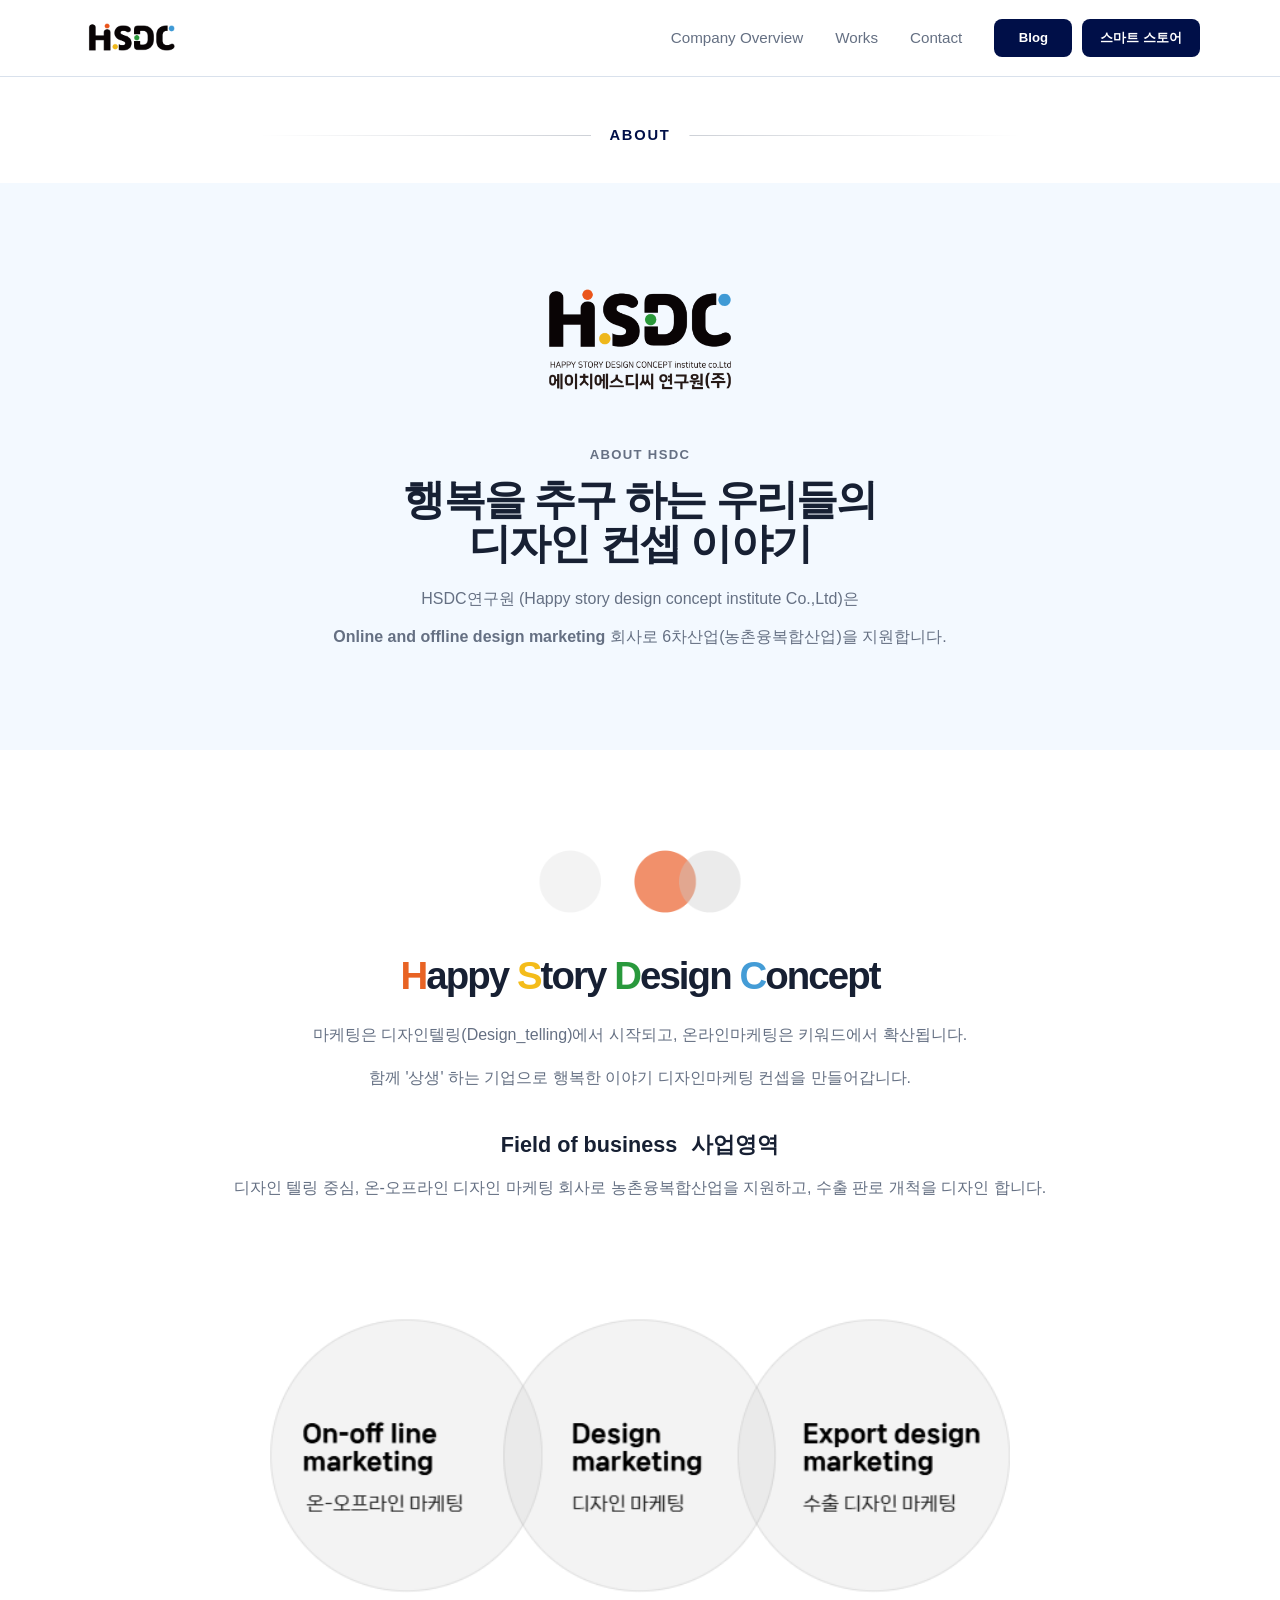
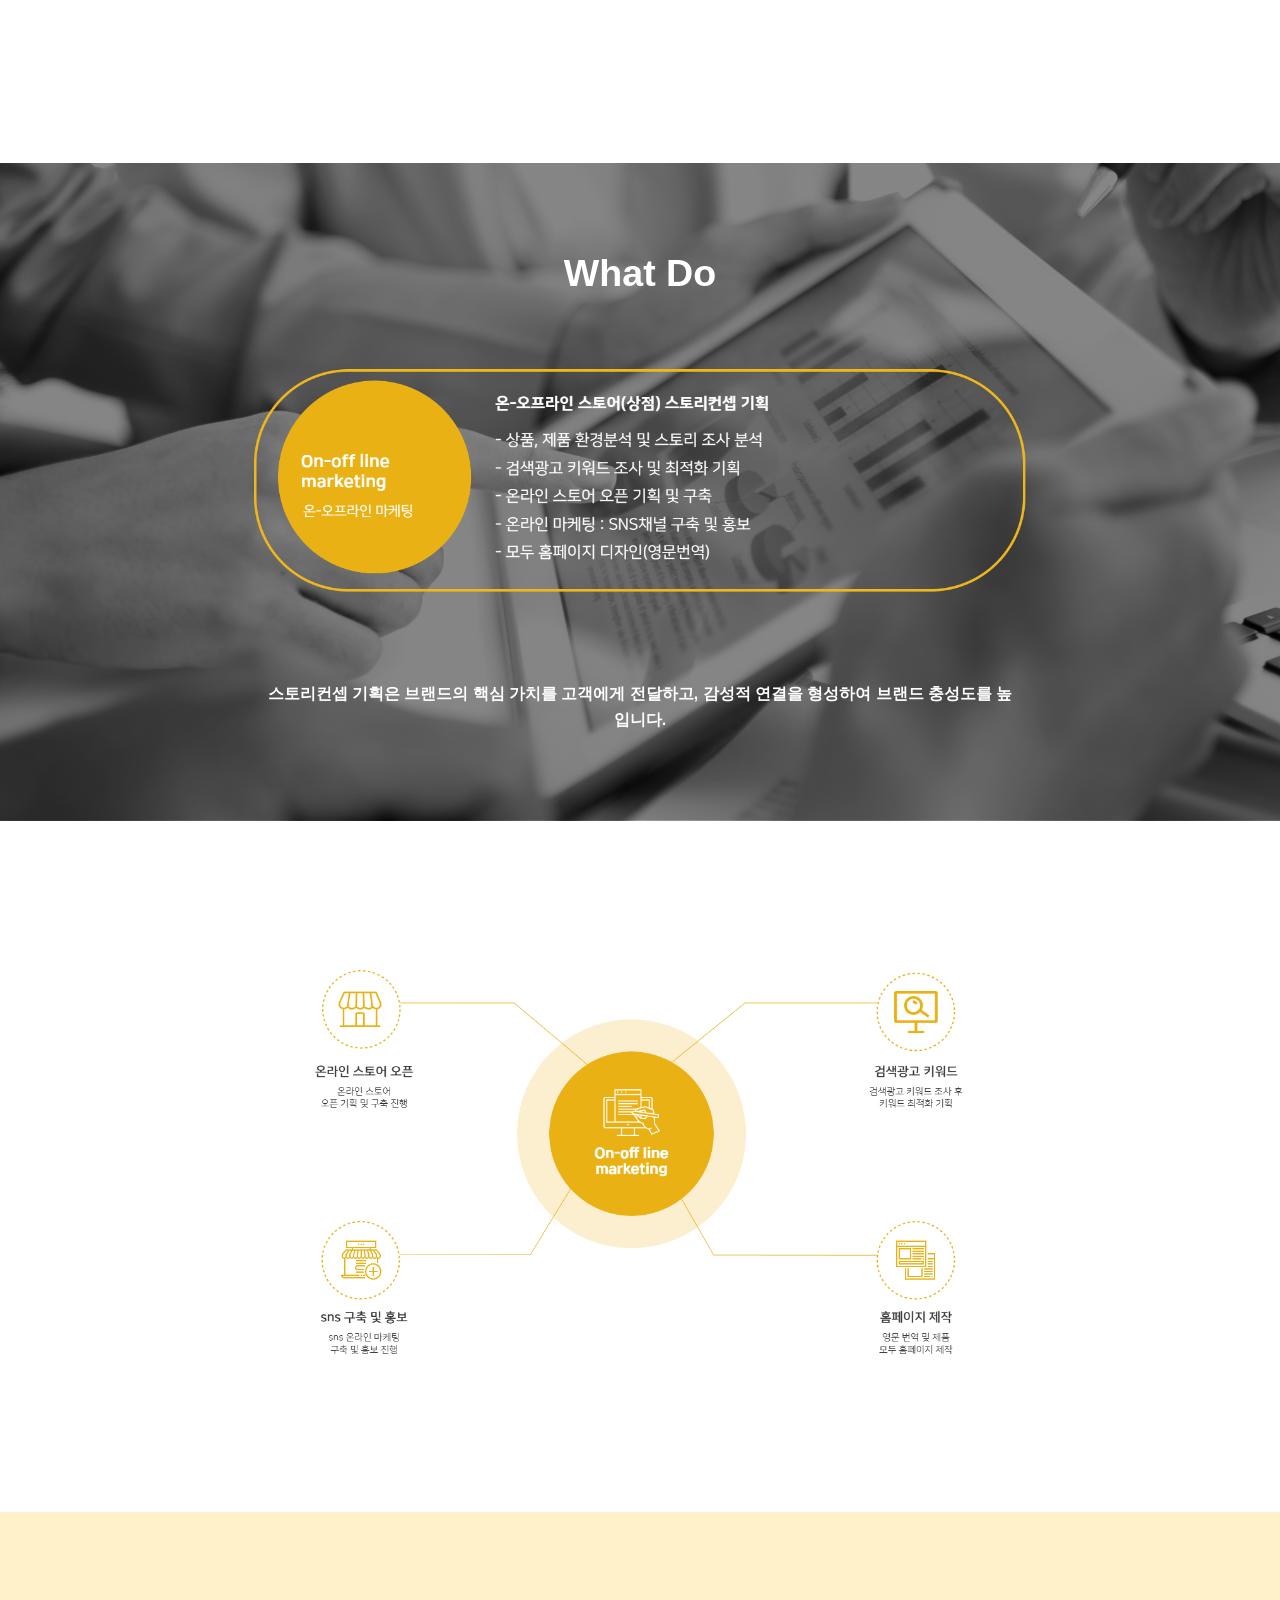
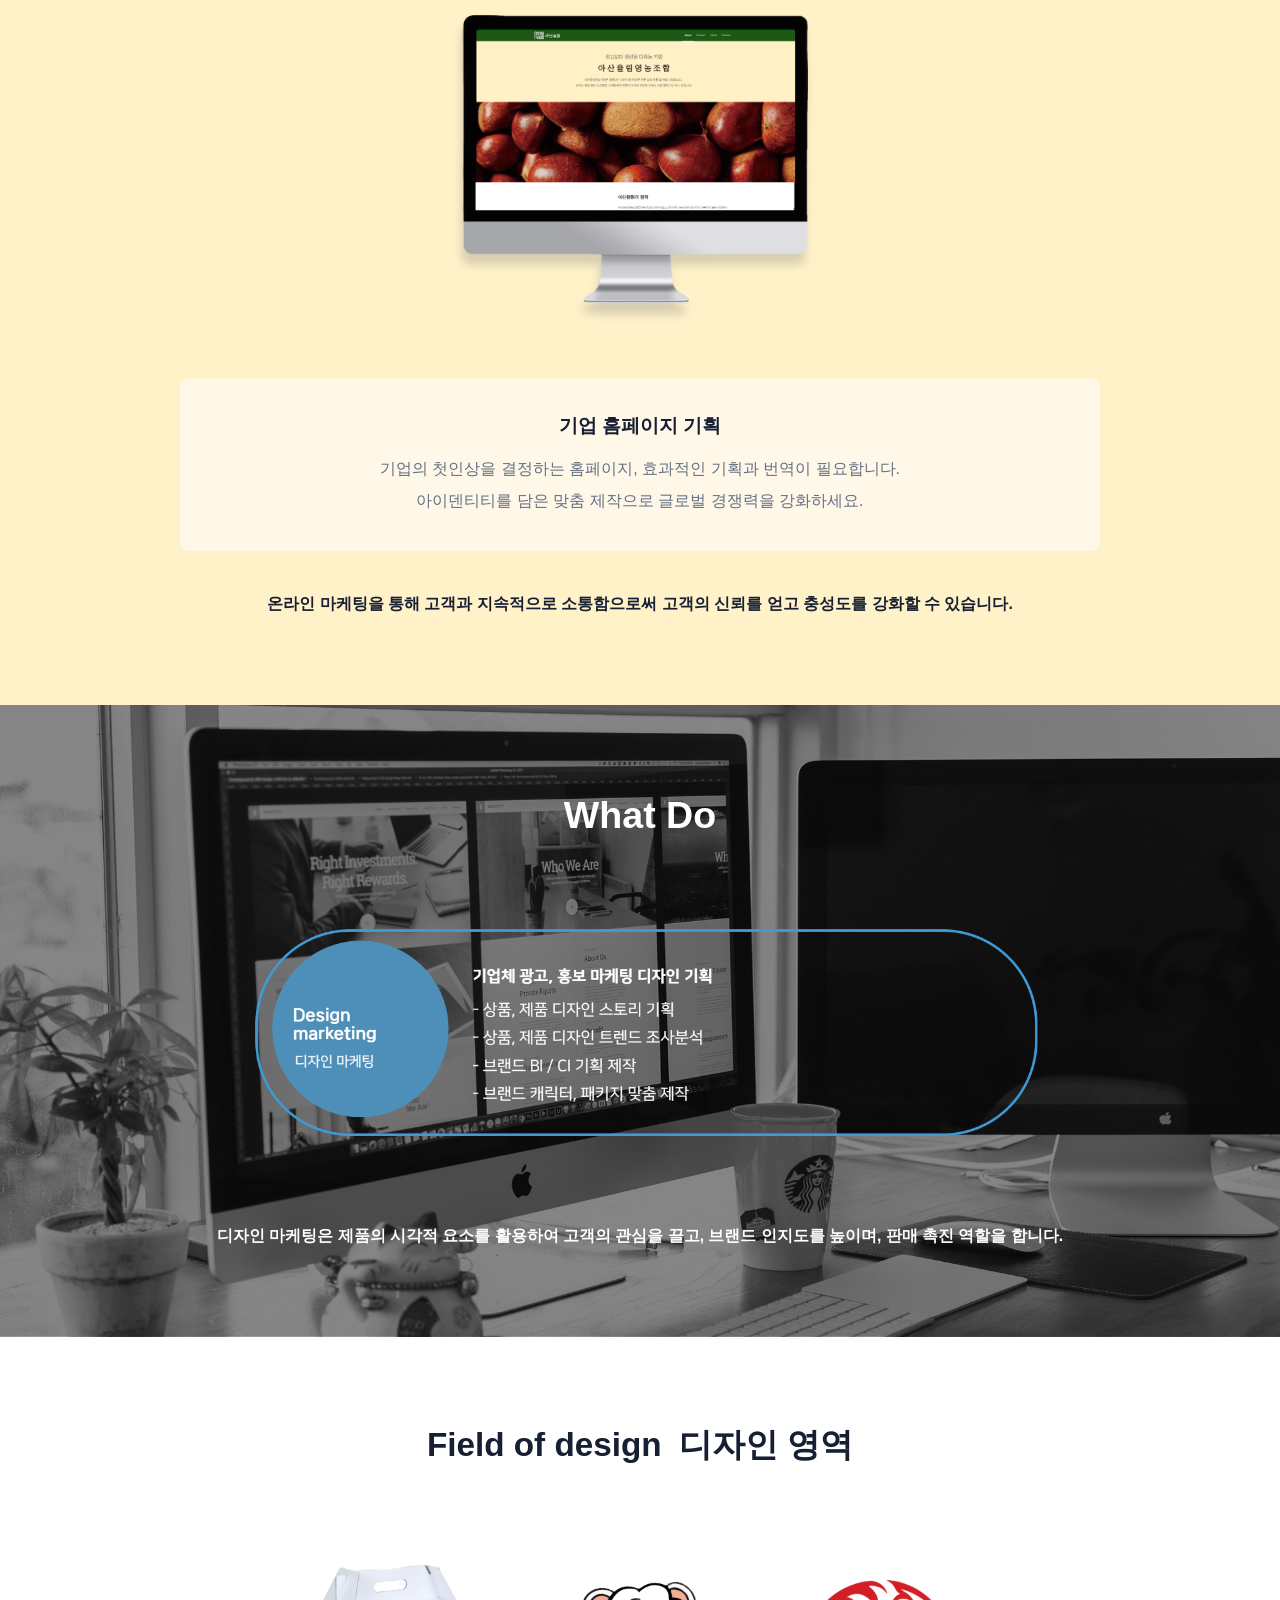
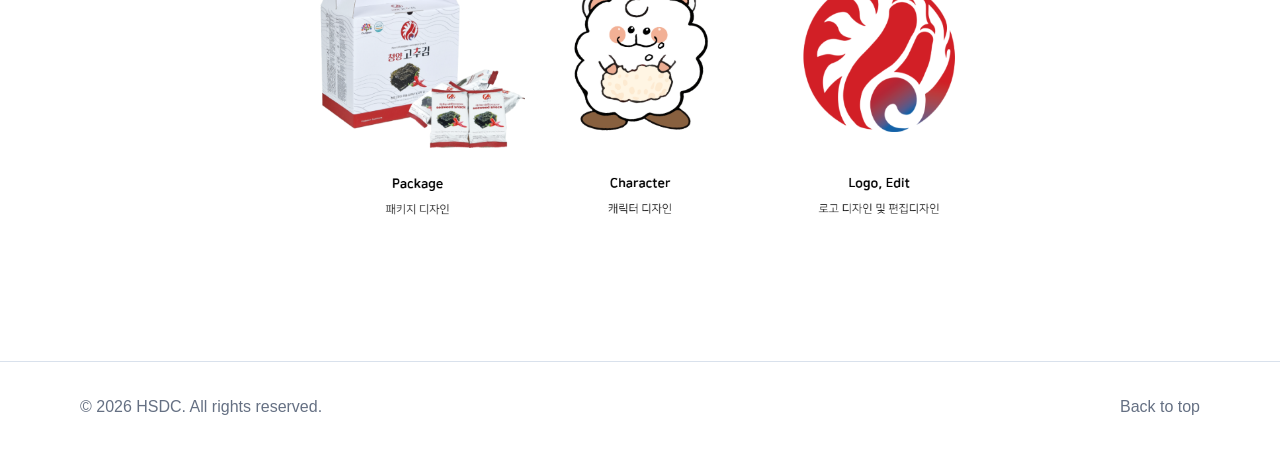
==== about/index.html @ 6ebecc49 "진행중 저장" ====
<!DOCTYPE html>
<html lang="ko">
<head>
  <meta charset="UTF-8" />
  <meta name="viewport" content="width=device-width, initial-scale=1.0" />

  <title>Company Overview | HSDC</title>
  <meta name="description" content="HSDC 회사 소개 페이지입니다." />

  <link rel="stylesheet" href="../css/style.css" />
  <script src="../js/main.js" defer></script>
</head>

<body>
  <header class="site-header">
    <div class="container header-inner">
      <a class="logo" href="../index.html" aria-label="HSDC home">
        <img src="../images/HSDC.png" alt="HSDC" />
      </a>

      <nav class="site-nav" aria-label="Main navigation">
        <div class="nav-links">
          <a href="./">Company Overview</a>
          <a href="../works/">Works</a>
          <a href="../contact/">Contact</a>
        </div>

        <div class="nav-actions">
          <a
            class="nav-cta"
            href="https://blog.naver.com/prologue/PrologueList.naver?blogId=hsdc2023&parentCategoryNo=1"
            target="_blank"
            rel="noopener noreferrer"
          >
            Blog
          </a>
          <a
            class="nav-cta"
            href="https://외부쇼핑몰주소.com"
            target="_blank"
            rel="noopener noreferrer"
          >
            스마트 스토어
          </a>
        </div>
      </nav>
    </div>
  </header>

  <main>
    <div class="page-title-line">
      <span>ABOUT</span>
    </div>

    <section class="section about-page-intro">
      <div class="container about-page-intro-inner">
        <div class="about-logo-wrap">
          <img class="about-logo" src="../images/로고.png" alt="HSDC 연구원 로고" />
        </div>

        <div class="about-copy">
          <p class="section-label">About HSDC</p>
          <h1>행복을 추구 하는 우리들의<br />디자인 컨셉 이야기</h1>
          <p>
            HSDC연구원 (Happy story design concept institute Co.,Ltd)은
          </p>
          <p>
            <strong>Online and offline design marketing</strong> 회사로
            6차산업(농촌융복합산업)을 지원합니다.
          </p>
        </div>
      </div>
    </section>

    <section class="section about-page-detail">
      <div class="container about-detail">
        <img class="about-decoration" src="../images/장식1.png" alt="" />

        <h2 class="about-concept-title">
          <span class="letter-h">H</span>appy
          <span class="letter-s">S</span>tory
          <span class="letter-d">D</span>esign
          <span class="letter-c">C</span>oncept
        </h2>

        <p>
          마케팅은 디자인텔링(Design_telling)에서 시작되고, 온라인마케팅은 키워드에서 확산됩니다.
        </p>
        <p>
          함께 '상생' 하는 기업으로 행복한 이야기 디자인마케팅 컨셉을 만들어갑니다.
        </p>

        <p class="business-heading">
          Field of business <span>사업영역</span>
        </p>
        <p>
          디자인 텔링 중심, 온-오프라인 디자인 마케팅 회사로 농촌융복합산업을 지원하고,
          수출 판로 개척을 디자인 합니다.
        </p>

        <img class="business-image" src="../images/사업영역.png" alt="HSDC 사업영역" />
      </div>
    </section>

    <section class="section about-whatdo-section">
      <div class="container about-whatdo-inner">
        <h2>What Do</h2>
        <img src="../images/WHAT DO 1.png" alt="On-off line marketing" />
        <p>
          스토리컨셉 기획은 브랜드의 핵심 가치를 고객에게 전달하고, 감성적 연결을 형성하여 브랜드 충성도를 높입니다.
        </p>
      </div>
    </section>

    <section class="section about-whatdo-image-section">
      <div class="container">
        <img src="../images/WHAT DO 4.png" alt="Design marketing" />
      </div>
    </section>

    <section class="section about-homepage-section">
      <div class="container about-homepage-inner">
        <img src="../images/WHAT DO 8.png" alt="기업 홈페이지 예시" />

        <div class="about-homepage-copy">
          <h2>기업 홈페이지 기획</h2>
          <p>
            기업의 첫인상을 결정하는 홈페이지, 효과적인 기획과 번역이 필요합니다.
          </p>
          <p>
            아이덴티티를 담은 맞춤 제작으로 글로벌 경쟁력을 강화하세요.
          </p>
        </div>

        <p class="about-homepage-note">
          온라인 마케팅을 통해 고객과 지속적으로 소통함으로써 고객의 신뢰를 얻고 충성도를 강화할 수 있습니다.
        </p>
      </div>
    </section>

    <section class="section about-whatdo-section about-whatdo-design-section">
      <div class="container about-whatdo-inner">
        <h2>What Do</h2>
        <img src="../images/WHAT DO 2.png" alt="Design marketing" />
        <p>
          디자인 마케팅은 제품의 시각적 요소를 활용하여 고객의 관심을 끌고, 브랜드 인지도를 높이며, 판매 촉진 역할을 합니다.
        </p>
      </div>
    </section>

    <section class="section about-design-field-section">
      <div class="container about-design-field-inner">
        <h2>Field of design <span>디자인 영역</span></h2>
        <img src="../images/WHAT DO 5.png" alt="디자인 영역" />
      </div>
    </section>
  </main>

  <footer class="site-footer">
    <div class="container footer-inner">
      <p>&copy; 2026 HSDC. All rights reserved.</p>
      <a href="../index.html">Back to top</a>
    </div>
  </footer>
</body>
</html>
---- css/style.css ----
:root {
  --color-bg: #ffffff;
  --color-bg-soft: #f5f7fb;
  --color-text: #172033;
  --color-muted: #657083;
  --color-border: #d9e1ec;
  --color-primary: #000f48;
  --color-h: #e86324;
  --color-s: #f4bc1a;
  --color-d: #29993c;
  --color-c: #449cd6;

  --container-width: 1120px;
  --button-radius: 8px;
}

* {
  box-sizing: border-box;
}

html {
  scroll-behavior: smooth;
}

body {
  margin: 0;
  color: var(--color-text);
  background: var(--color-bg);
  font-family: Arial, "Noto Sans KR", sans-serif;
  line-height: 1.65;
}

img {
  display: block;
  max-width: 100%;
}

a {
  color: inherit;
  text-decoration: none;
}

p,
h1,
h2,
h3 {
  margin-top: 0;
}

.container {
  width: min(100% - 32px, var(--container-width));
  margin: 0 auto;
}

/* Header */

.site-header {
  position: sticky;
  top: 0;
  z-index: 50;
  background: rgba(255, 255, 255, 0.92);
  border-bottom: 1px solid var(--color-border);
  backdrop-filter: blur(14px);
}

.header-inner {
  min-height: 76px;
  display: flex;
  align-items: center;
  justify-content: space-between;
  gap: 24px;
}

.logo {
  display: inline-flex;
  align-items: center;
  flex: 0 0 auto;
}

.logo img {
  width: auto;
  height: 42px;
}

.site-nav {
  display: flex;
  align-items: center;
  gap: 32px;
  font-size: 0.95rem;
  color: var(--color-muted);
}

.nav-links,
.nav-actions {
  display: flex;
  align-items: center;
}

.nav-links {
  gap: 32px;
}

.nav-actions {
  gap: 10px;
}

.site-nav a:hover {
  color: var(--color-text);
}

.nav-cta,
.feature-more-button {
  display: inline-flex;
  align-items: center;
  justify-content: center;
  min-width: 78px;
  min-height: 38px;
  padding: 0 18px;
  border-radius: var(--button-radius);
  font-size: 0.82rem;
  font-weight: 900;
}

/* Hero */

.hero {
  display: flex;
  align-items: flex-end;
  min-height: 520px;
  padding: 128px 0 30px;
  background-image: url("../images/배경1.png");
  background-position: center;
  background-repeat: no-repeat;
  background-size: cover;
}

.section-label {
  margin-bottom: 12px;
  color: var(--color-primary);
  font-size: 0.82rem;
  font-weight: 800;
  letter-spacing: 0.1em;
  text-transform: uppercase;
}

h1 {
  max-width: 720px;
  margin-bottom: 24px;
  font-size: clamp(1.65rem, 3.3vw, 3.2rem);
  line-height: 1.04;
  letter-spacing: -0.07em;
}

.hero-title {
  width: max-content;
  max-width: min(100%, 940px);
  margin-bottom: 0;
}

.hero-phrase {
  display: flex;
  flex-wrap: wrap;
  margin-top: 20px;
  gap: 0.18em 0.28em;
}

.hero-word {
  display: inline-block;
  opacity: 0;
  transform: translateX(-34px);
  transition: opacity 0.72s ease, transform 0.72s ease;
}

.hero-word.is-visible {
  opacity: 1;
  transform: translateX(0);
}

.hero-initial {
  transition: color 0.32s ease, text-shadow 0.32s ease;
}

.letter-h {
  color: var(--color-h);
}

.letter-s {
  color: var(--color-s);
}

.letter-d {
  color: var(--color-d);
}

.letter-c {
  color: var(--color-c);
}

.hero-title.is-emphasized .hero-initial {
  text-shadow: 0 12px 34px rgba(0, 15, 72, 0.18);
}

.hero-abbreviation {
  display: block;
  color: #000000;
  -webkit-text-stroke: 2px var(--color-primary);
  font-size: clamp(2.65rem, 6.6vw, 5.6rem);
  line-height: 0.9;
  letter-spacing: 0;
  opacity: 0;
  transform: translateX(-26px) scale(0.96);
  text-shadow:
    1px 0 0 var(--color-primary),
    -1px 0 0 var(--color-primary),
    0 1px 0 var(--color-primary),
    0 -1px 0 var(--color-primary);
  transition: opacity 0.6s ease, transform 0.6s ease;
}

.hero-abbreviation .letter-h,
.hero-abbreviation .letter-s,
.hero-abbreviation .letter-d,
.hero-abbreviation .letter-c {
  color: #000000;
}

.hero-abbreviation.is-visible {
  opacity: 1;
  transform: translateX(0) scale(1);
}

.nav-cta {
  color: #ffffff;
  background: var(--color-primary);
}

.nav-cta:hover {
  color: #ffffff;
}

/* Sub pages */

.page-title-line {
  display: flex;
  align-items: center;
  justify-content: center;
  gap: 18px;
  width: min(100% - 32px, 760px);
  margin: 46px auto 0;
  color: var(--color-primary);
  font-size: 0.92rem;
  font-weight: 900;
  letter-spacing: 0.12em;
}

.page-title-line::before,
.page-title-line::after {
  content: "";
  flex: 1;
  height: 1px;
  background: linear-gradient(
    90deg,
    rgba(217, 225, 236, 0),
    rgba(101, 112, 131, 0.32)
  );
}

.page-title-line::after {
  transform: scaleX(-1);
}

.about-page-intro {
  margin-top: 36px;
  background: #f3f9ff;
}

.about-page-intro-inner {
  max-width: 900px;
  text-align: center;
}

.about-page-intro .about-logo {
  width: min(100%, 300px);
  margin: 0 auto 34px;
}

.about-page-intro h1 {
  max-width: none;
  margin-right: auto;
  margin-bottom: 20px;
  margin-left: auto;
  letter-spacing: -0.04em;
}

.about-page-detail {
  background: #ffffff;
}

.about-whatdo-section {
  color: #ffffff;
  background-image:
    linear-gradient(rgba(0, 0, 0, 0.48), rgba(0, 0, 0, 0.48)),
    url("../images/배경1.png");
  background-position: center;
  background-repeat: no-repeat;
  background-size: cover;
}

.about-whatdo-design-section {
  background-image:
    linear-gradient(rgba(0, 0, 0, 0.48), rgba(0, 0, 0, 0.48)),
    url("../images/배경2.png");
}

.about-whatdo-inner {
  display: grid;
  justify-items: center;
  text-align: center;
}

.about-whatdo-inner h2 {
  margin-bottom: 36px;
  color: #ffffff;
  font-size: clamp(1.8rem, 3vw, 2.35rem);
  letter-spacing: 0;
}

.about-whatdo-inner img {
  width: min(100%, 820px);
  height: auto;
}

.about-whatdo-inner p {
  max-width: 760px;
  margin: 34px auto 0;
  color: #ffffff;
  font-size: 0.98rem;
  font-weight: 700;
}

.about-whatdo-design-section .about-whatdo-inner p {
  max-width: 980px;
}

.about-whatdo-image-section {
  background: #ffffff;
}

.about-whatdo-image-section img {
  width: min(100%, 820px);
  height: auto;
  margin: 0 auto;
}

.about-homepage-section {
  background: #fff1c8;
}

.about-homepage-inner {
  display: grid;
  justify-items: center;
  text-align: center;
}

.about-homepage-inner > img {
  width: min(100%, 520px);
  height: auto;
  margin-bottom: 52px;
}

.about-homepage-copy {
  width: min(100%, 920px);
  padding: 36px 28px;
  background: rgba(255, 250, 238, 0.86);
  border-radius: 8px;
}

.about-homepage-copy h2 {
  margin-bottom: 18px;
  font-size: 1.2rem;
  font-weight: 900;
  letter-spacing: 0;
}

.about-homepage-copy p {
  margin-bottom: 6px;
  color: var(--color-muted);
}

.about-homepage-copy p:last-child {
  margin-bottom: 0;
}

.about-homepage-note {
  max-width: 860px;
  margin: 40px auto 0;
  color: var(--color-text);
  font-size: 1rem;
  font-weight: 900;
}

.about-design-field-section {
  background: #ffffff;
}

.about-design-field-inner {
  text-align: center;
}

.about-design-field-inner h2 {
  margin-bottom: 42px;
  font-size: clamp(1.7rem, 2.6vw, 2.25rem);
  font-weight: 900;
  letter-spacing: 0;
}

.about-design-field-inner h2 span {
  margin-left: 8px;
}

.about-design-field-inner img {
  width: min(100%, 860px);
  height: auto;
  margin: 0 auto;
}

/* Sections */

.section {
  padding: 88px 0;
}

.intro-section {
  border-top: 1px solid var(--color-border);
}

.about-content {
  display: grid;
  gap: 42px;
}

.about-intro {
  display: grid;
  grid-template-columns: 0.85fr 1.15fr;
  align-items: center;
  gap: 64px;
}

.about-logo-wrap {
  display: flex;
  justify-content: center;
}

.about-logo {
  width: min(100%, 360px);
  height: auto;
}

.about-copy p,
.about-detail p {
  color: var(--color-muted);
}

.about-copy p {
  margin-bottom: 12px;
}

.about-divider {
  width: min(100%, 760px);
  height: 1px;
  margin: 4px auto;
  background: linear-gradient(
    90deg,
    rgba(217, 225, 236, 0),
    rgba(217, 225, 236, 0.9) 22%,
    rgba(101, 112, 131, 0.35) 50%,
    rgba(217, 225, 236, 0.9) 78%,
    rgba(217, 225, 236, 0)
  );
}

.about-detail {
  max-width: 900px;
  margin: 0 auto;
  text-align: center;
}

.about-decoration {
  width: min(100%, 260px);
  height: auto;
  margin: 0 auto 28px;
}

.about-concept-title {
  margin-bottom: 24px;
}

.about-detail .business-heading {
  margin: 36px 0 12px;
  color: var(--color-text);
  font-size: 1.35rem;
  font-weight: 900;
  letter-spacing: 0;
}

.business-heading span {
  margin-left: 8px;
}

.business-image {
  width: min(100%, 760px);
  height: auto;
  margin: 36px auto 0;
}

.feature-section {
  color: #ffffff;
  background-color: var(--color-primary);
}

.feature-title {
  margin-bottom: 56px;
  color: #ffffff;
  text-align: center;
  font-size: clamp(2rem, 3vw, 2.45rem);
  font-weight: 900;
  letter-spacing: 0;
  text-transform: none;
}

.feature-container {
  width: min(100% - 32px, 1280px);
}

h2 {
  margin-bottom: 20px;
  font-size: clamp(1.9rem, 3vw, 3rem);
  line-height: 1.18;
  letter-spacing: -0.05em;
}

.card-grid {
  display: grid;
  grid-template-columns: repeat(3, 1fr);
  gap: 32px;
  text-align: center;
}

.feature-card {
  display: flex;
  flex-direction: column;
  align-items: center;
  justify-content: center;
  min-height: 178px;
  padding: 28px 22px;
  border-radius: 4px;
  background: #ffffff;
  text-align: center;
}

.feature-card h3 {
  margin-bottom: 8px;
  color: var(--color-text);
  font-size: 1.3rem;
  font-weight: 900;
  line-height: 1.28;
  letter-spacing: 0;
}

.feature-card p {
  margin-bottom: 0;
  color: var(--color-muted);
  font-size: 0.88rem;
  line-height: 1.8;
  text-align: center;
}

.feature-more {
  display: flex;
  justify-content: center;
  margin-top: 36px;
}

.feature-more-button {
  color: #000f48;
  background: #ffffff;
}

/* Contact */

.contact-preview {
  text-align: center;
}

.contact-inner {
  max-width: 720px;
}

.contact-title {
  margin-bottom: 14px;
  font-size: 1.25rem;
  line-height: 1.2;
  letter-spacing: 0.02em;
}

.contact-preview p {
  margin-bottom: 10px;
  color: var(--color-muted);
}

/* Footer */

.site-footer {
  padding: 32px 0;
  color: var(--color-muted);
  border-top: 1px solid var(--color-border);
}

.footer-inner {
  display: flex;
  align-items: center;
  justify-content: space-between;
  gap: 16px;
}

.footer-inner p {
  margin-bottom: 0;
}

/* Responsive */

@media (max-width: 860px) {
  .header-inner {
    min-height: auto;
    flex-direction: column;
    align-items: flex-start;
    padding: 18px 0;
  }

  .site-nav {
    width: 100%;
    flex-wrap: wrap;
    gap: 18px;
  }

  .nav-links,
  .nav-actions {
    flex-wrap: wrap;
  }

  .nav-links {
    gap: 18px;
  }

  .nav-actions {
    gap: 10px;
  }

  .hero {
    min-height: 420px;
    padding: 64px 0 30px;
  }

  .page-title-line {
    gap: 12px;
    margin-top: 34px;
  }

  .about-page-intro {
    margin-top: 28px;
  }

  .about-whatdo-inner h2 {
    margin-bottom: 28px;
  }

  .about-whatdo-inner p {
    margin-top: 28px;
    font-size: 0.92rem;
  }

  .about-homepage-inner > img {
    margin-bottom: 36px;
  }

  .about-homepage-copy {
    padding: 30px 20px;
  }

  .about-homepage-note {
    margin-top: 32px;
    font-size: 0.92rem;
  }

  .about-design-field-inner h2 {
    margin-bottom: 32px;
  }

  .about-intro {
    grid-template-columns: 1fr;
    gap: 36px;
  }

  .about-content {
    gap: 34px;
  }

  .about-divider {
    width: min(100%, 520px);
  }

  .about-detail {
    text-align: left;
  }

  .about-decoration,
  .business-image {
    margin-right: auto;
    margin-left: auto;
  }

  .card-grid {
    grid-template-columns: 1fr;
  }

  .footer-inner {
    align-items: flex-start;
    flex-direction: column;
  }
}
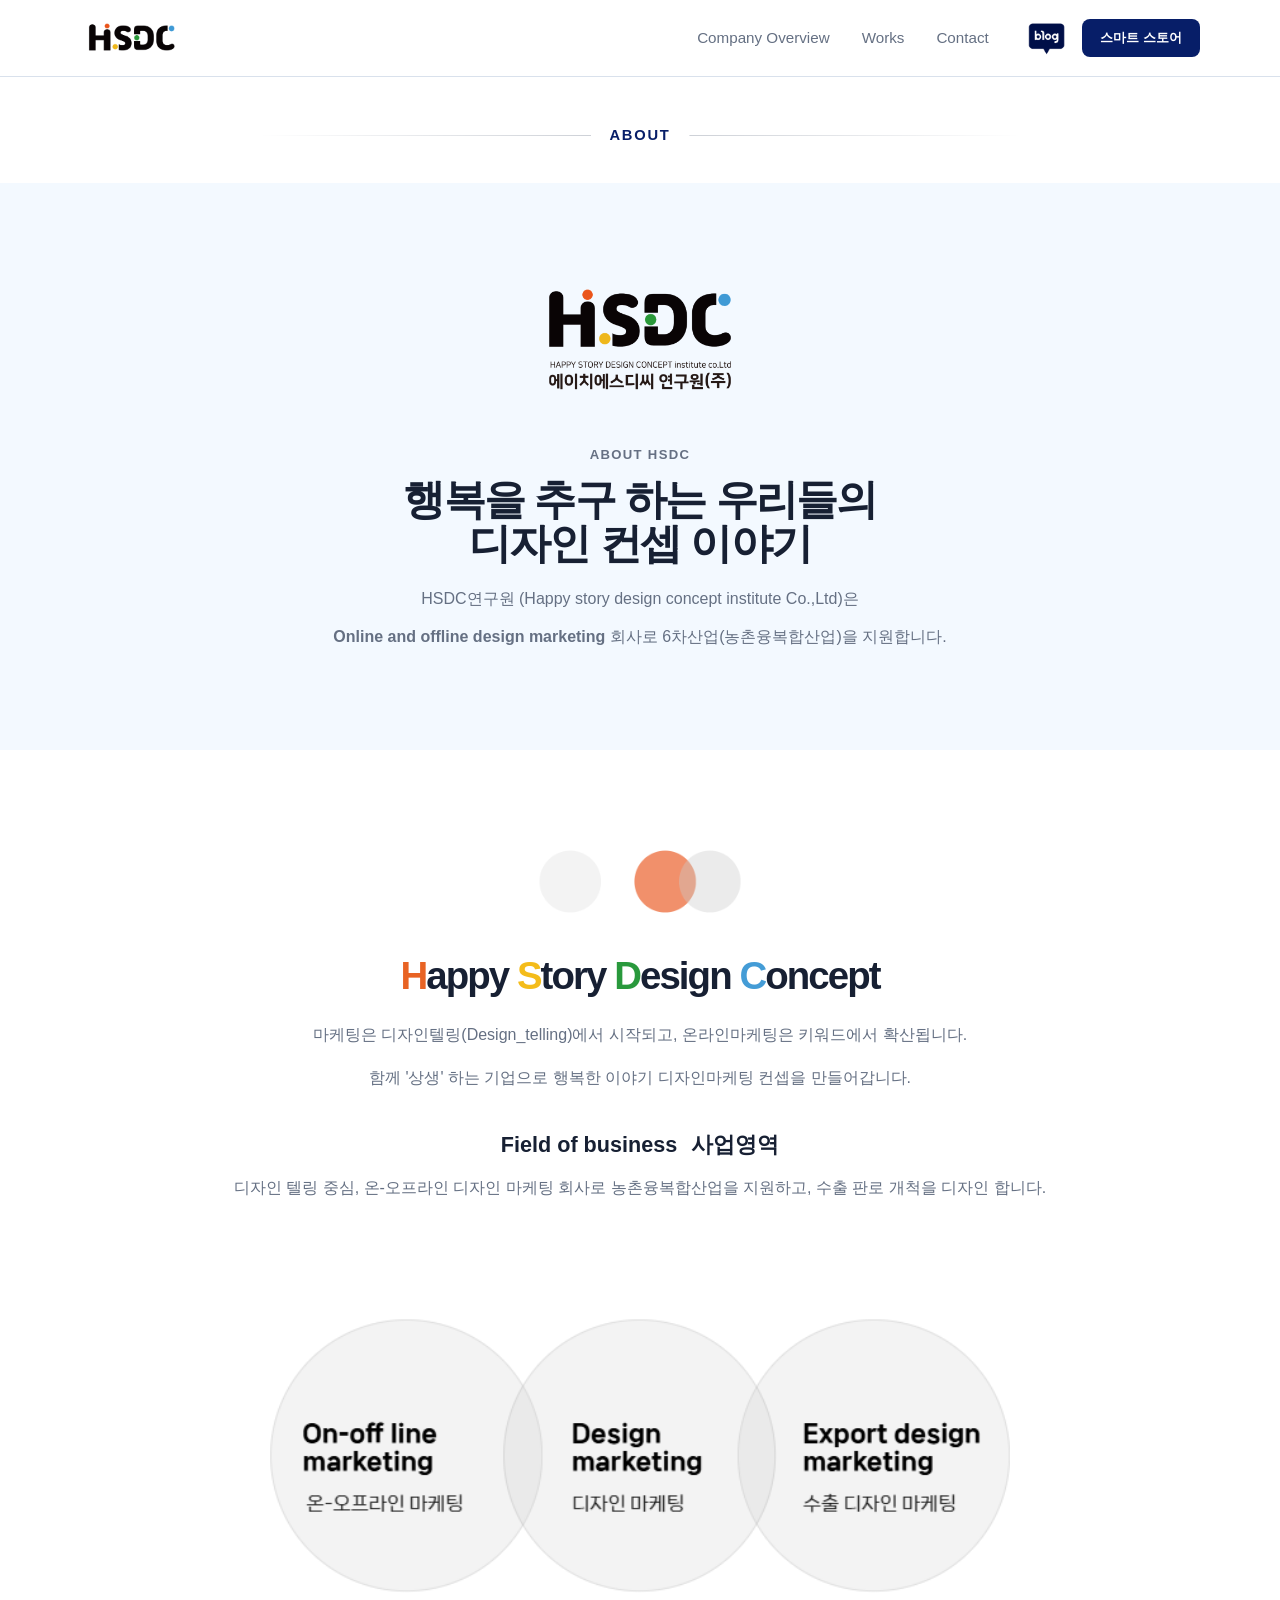
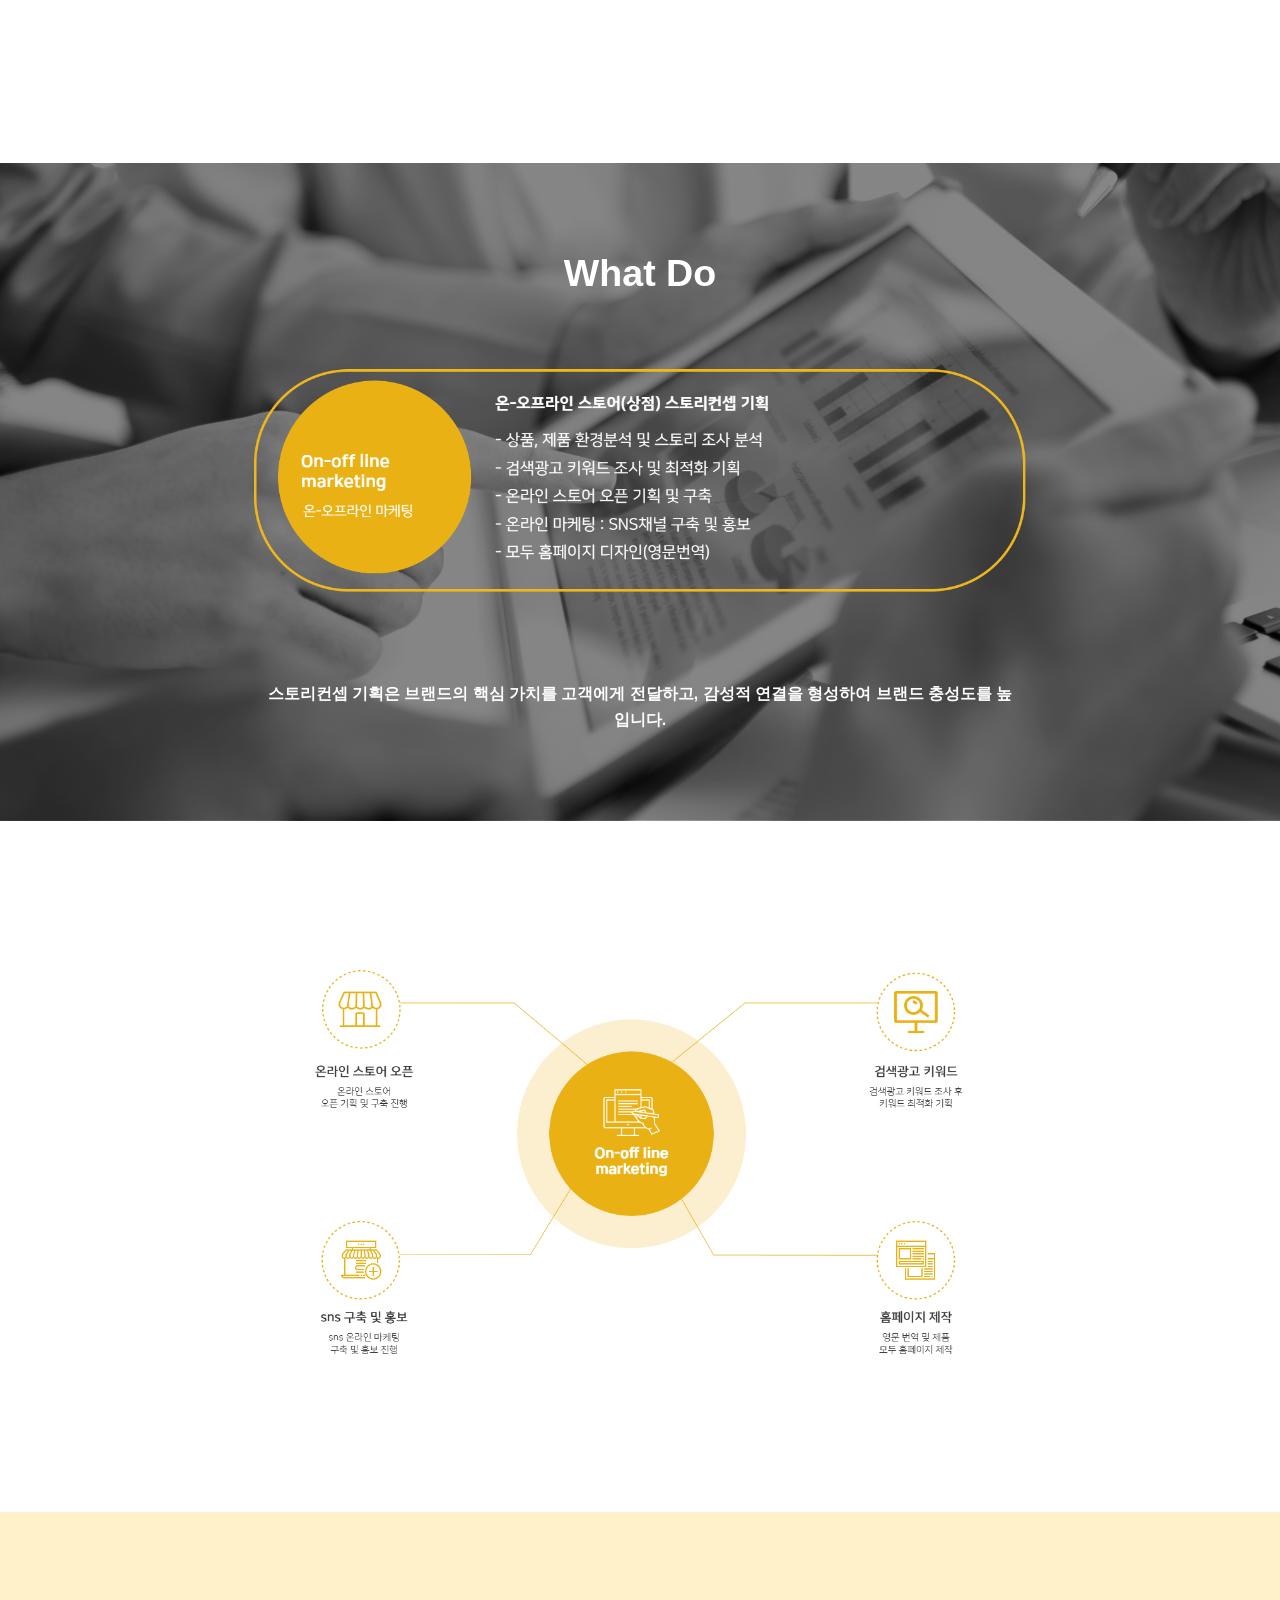
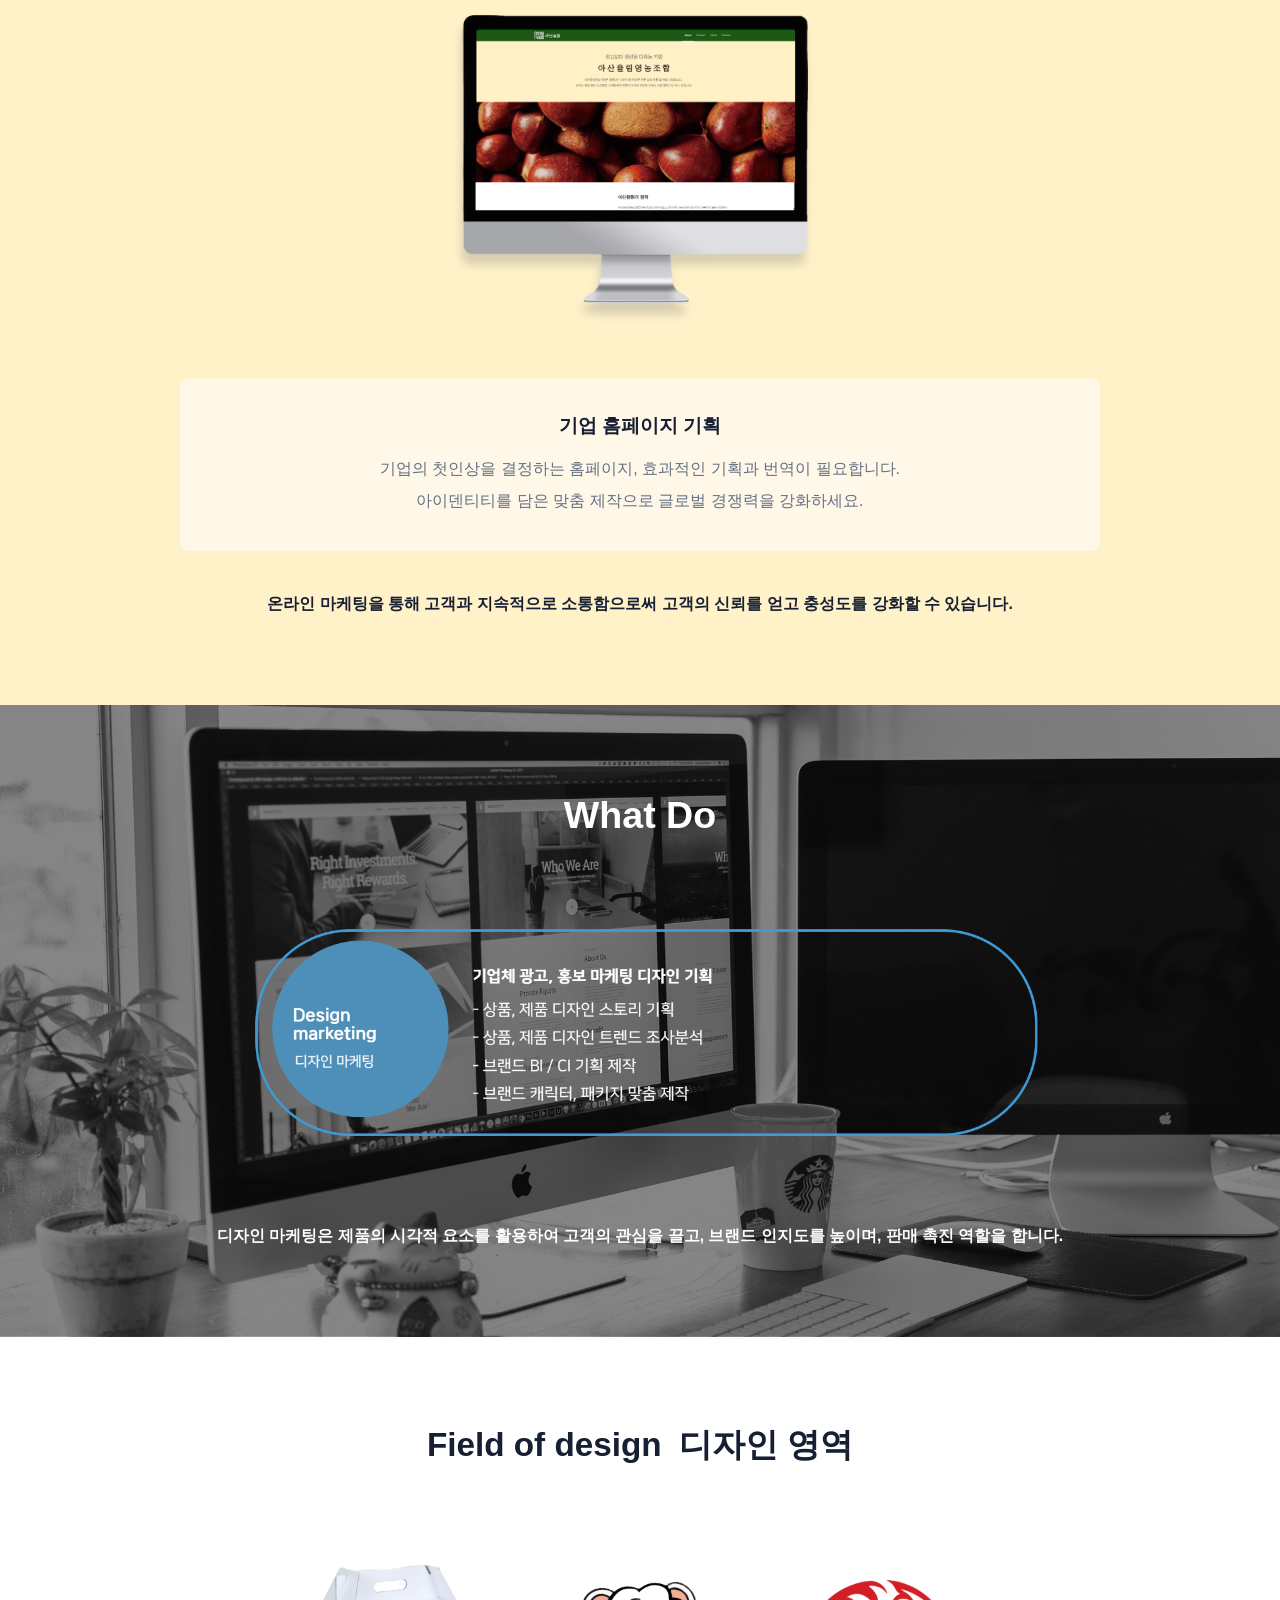
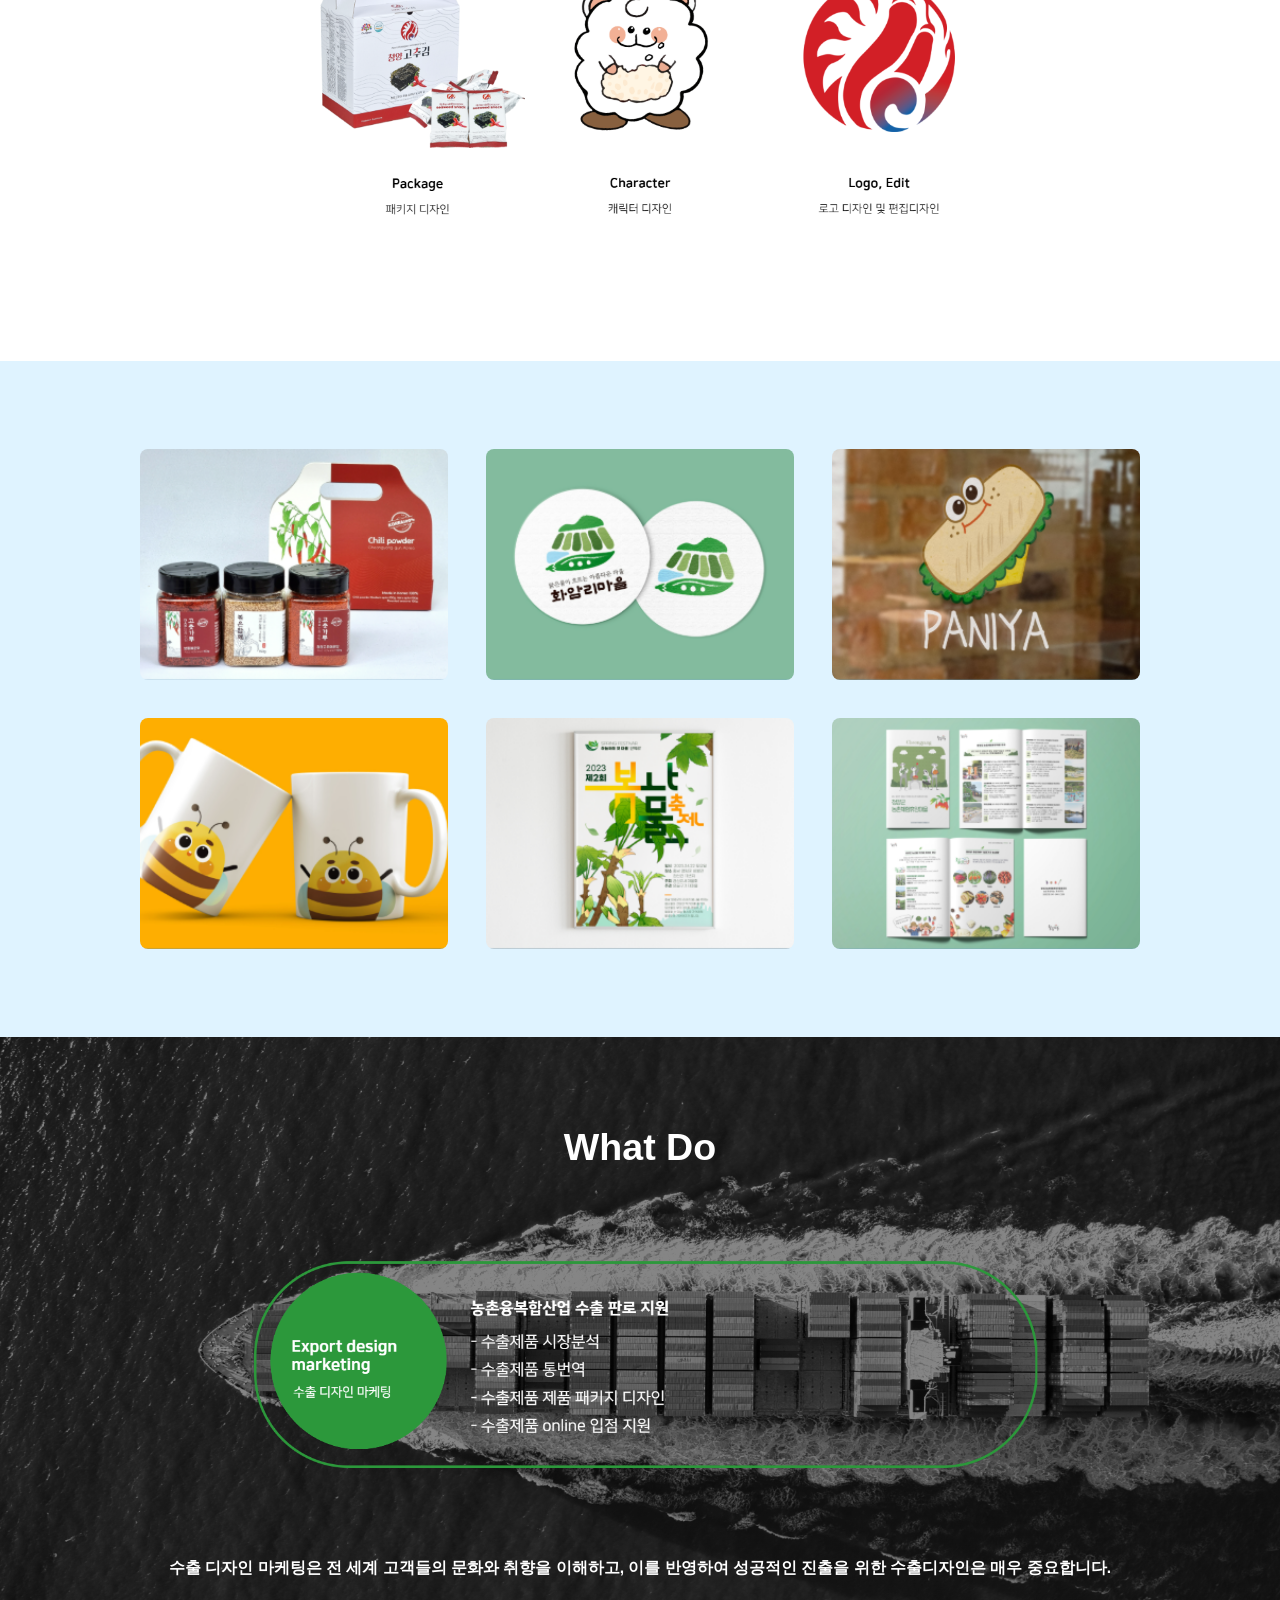
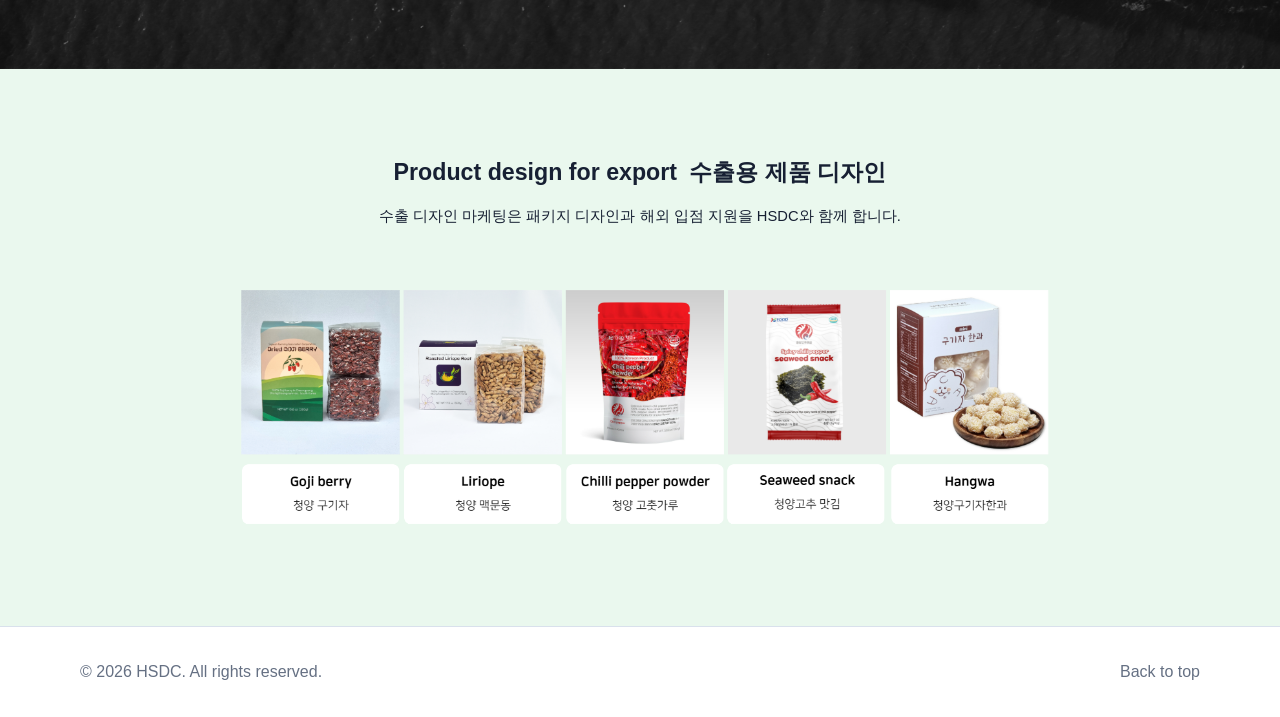
==== commit ee49546d: "저장." ====
--- a/about/index.html
+++ b/about/index.html
@@ -27,12 +27,12 @@
 
         <div class="nav-actions">
           <a
-            class="nav-cta"
+            class="nav-cta nav-blog"
             href="https://blog.naver.com/prologue/PrologueList.naver?blogId=hsdc2023&parentCategoryNo=1"
             target="_blank"
             rel="noopener noreferrer"
           >
-            Blog
+            <img src="../images/블로그로고.png" alt="Blog" />
           </a>
           <a
             class="nav-cta"
@@ -154,6 +154,42 @@
         <img src="../images/WHAT DO 5.png" alt="디자인 영역" />
       </div>
     </section>
+
+    <section class="section works-preview">
+      <div class="container works-preview-inner">
+        <div class="works-grid">
+          <img src="../images/작업1.png" alt="HSDC 작업 이미지 1" />
+          <img src="../images/작업2.png" alt="HSDC 작업 이미지 2" />
+          <img src="../images/작업3.png" alt="HSDC 작업 이미지 3" />
+          <img src="../images/작업4.png" alt="HSDC 작업 이미지 4" />
+          <img src="../images/작업5.png" alt="HSDC 작업 이미지 5" />
+          <img src="../images/작업6.png" alt="HSDC 작업 이미지 6" />
+        </div>
+      </div>
+    </section>
+
+    <section class="section about-whatdo-section about-whatdo-export-section">
+      <div class="container about-whatdo-inner">
+        <h2>What Do</h2>
+        <img src="../images/WHAT DO 3.png" alt="Export design marketing" />
+        <p>
+          수출 디자인 마케팅은 전 세계 고객들의 문화와 취향을 이해하고, 이를 반영하여 성공적인 진출을 위한 수출디자인은 매우 중요합니다.
+        </p>
+      </div>
+    </section>
+
+    <section class="section about-product-export-section">
+      <div class="container about-product-export-inner">
+        <div class="about-product-export-copy">
+          <h2>Product design for export <span>수출용 제품 디자인</span></h2>
+          <p>
+            수출 디자인 마케팅은 패키지 디자인과 해외 입점 지원을 HSDC와 함께 합니다.
+          </p>
+        </div>
+
+        <img src="../images/WHAT DO 6.png" alt="수출용 제품 디자인" />
+      </div>
+    </section>
   </main>
 
   <footer class="site-footer">
--- a/css/style.css
+++ b/css/style.css
@@ -4,7 +4,7 @@
   --color-text: #172033;
   --color-muted: #657083;
   --color-border: #d9e1ec;
-  --color-primary: #000f48;
+  --color-primary: #071e68;
   --color-h: #e86324;
   --color-s: #f4bc1a;
   --color-d: #29993c;
@@ -234,6 +234,17 @@
   background: var(--color-primary);
 }
 
+.nav-blog {
+  min-width: 38px;
+  padding: 0;
+  background: transparent;
+}
+
+.nav-blog img {
+  width: auto;
+  height: 38px;
+}
+
 .nav-cta:hover {
   color: #ffffff;
 }
@@ -312,6 +323,15 @@
     url("../images/배경2.png");
 }
 
+.about-whatdo-export-section {
+  background-image:
+    linear-gradient(rgba(0, 0, 0, 0.48), rgba(0, 0, 0, 0.48)),
+    url("../images/배경3.png");
+  background-position: center;
+  background-repeat: no-repeat;
+  background-size: cover;
+}
+
 .about-whatdo-inner {
   display: grid;
   justify-items: center;
@@ -338,7 +358,8 @@
   font-weight: 700;
 }
 
-.about-whatdo-design-section .about-whatdo-inner p {
+.about-whatdo-design-section .about-whatdo-inner p,
+.about-whatdo-export-section .about-whatdo-inner p {
   max-width: 980px;
 }
 
@@ -422,6 +443,44 @@
   width: min(100%, 860px);
   height: auto;
   margin: 0 auto;
+}
+
+.about-product-export-section {
+  background: #eaf8ee;
+}
+
+.about-product-export-inner {
+  display: grid;
+  justify-items: center;
+  text-align: center;
+}
+
+.about-product-export-copy {
+  margin-bottom: 48px;
+}
+
+.about-product-export-copy h2 {
+  margin-bottom: 16px;
+  color: var(--color-text);
+  font-size: clamp(1.25rem, 2vw, 1.45rem);
+  font-weight: 900;
+  line-height: 1.35;
+  letter-spacing: 0;
+}
+
+.about-product-export-copy h2 span {
+  margin-left: 6px;
+}
+
+.about-product-export-copy p {
+  margin-bottom: 0;
+  color: var(--color-text);
+  font-size: 0.92rem;
+}
+
+.about-product-export-inner > img {
+  width: min(100%, 840px);
+  height: auto;
 }
 
 /* Sections */
@@ -582,8 +641,31 @@
 }
 
 .feature-more-button {
-  color: #000f48;
+  color: var(--color-primary);
   background: #ffffff;
+}
+
+/* Works */
+
+.works-preview {
+  background: #dff3ff;
+}
+
+.works-preview-inner {
+  width: min(100% - 32px, 1000px);
+}
+
+.works-grid {
+  display: grid;
+  grid-template-columns: repeat(3, minmax(0, 1fr));
+  gap: 38px;
+}
+
+.works-grid img {
+  width: 100%;
+  aspect-ratio: 4 / 3;
+  object-fit: cover;
+  border-radius: 8px;
 }
 
 /* Contact */
@@ -606,6 +688,224 @@
 .contact-preview p {
   margin-bottom: 10px;
   color: var(--color-muted);
+}
+
+.contact-page {
+  min-height: calc(100vh - 141px);
+  background: #f7f8fc;
+}
+
+.contact-page-inner {
+  width: min(100% - 32px, 1280px);
+  text-align: center;
+}
+
+.contact-decoration {
+  width: min(100%, 160px);
+  height: auto;
+  margin: 0 auto 24px;
+}
+
+.contact-heading {
+  max-width: 900px;
+  margin: 0 auto 72px;
+}
+
+.contact-heading h1 {
+  max-width: none;
+  margin-bottom: 18px;
+  color: var(--color-primary);
+  font-size: 1.55rem;
+  font-weight: 900;
+  line-height: 1.25;
+  letter-spacing: 0;
+}
+
+.contact-heading p {
+  margin-bottom: 0;
+  color: #4c5666;
+  font-size: 0.94rem;
+}
+
+.contact-card-grid {
+  display: grid;
+  grid-template-columns: repeat(2, minmax(0, 1fr));
+  gap: 28px;
+  text-align: left;
+}
+
+.contact-card {
+  min-height: 218px;
+  padding: 52px 46px;
+  background: #ffffff;
+}
+
+.contact-card h2 {
+  margin-bottom: 14px;
+  color: #273247;
+  font-size: 1rem;
+  font-weight: 500;
+  line-height: 1.35;
+  letter-spacing: 0;
+}
+
+.contact-card p {
+  margin-bottom: 10px;
+  color: #000000;
+  font-size: 0.92rem;
+  line-height: 1.8;
+}
+
+.contact-card p:last-child {
+  margin-bottom: 0;
+}
+
+.contact-email {
+  font-size: 2rem;
+  font-weight: 900;
+  line-height: 1.4;
+}
+
+.contact-address-detail {
+  padding-left: 34px;
+}
+
+/* Works page */
+
+.works-page-intro {
+  background: #f7f8fc;
+}
+
+.works-page-inner {
+  width: min(100% - 32px, 1280px);
+  text-align: center;
+}
+
+.works-decoration {
+  width: min(100%, 160px);
+  height: auto;
+  margin: 0 auto 22px;
+}
+
+.works-heading {
+  max-width: 760px;
+  margin: 0 auto 48px;
+}
+
+.works-heading h1 {
+  max-width: none;
+  margin-bottom: 18px;
+  color: var(--color-text);
+  font-size: 1.55rem;
+  font-weight: 900;
+  line-height: 1.3;
+  letter-spacing: 0;
+}
+
+.works-heading h1 span {
+  margin-left: 4px;
+}
+
+.works-heading p {
+  margin-bottom: 0;
+  color: #4c5666;
+  font-size: 0.94rem;
+}
+
+.works-service-grid {
+  display: grid;
+  grid-template-columns: repeat(4, minmax(0, 1fr));
+  gap: 24px;
+  text-align: left;
+}
+
+.works-service-card {
+  min-height: 250px;
+  padding: 54px 42px;
+  color: var(--color-text);
+  background: #ffffff;
+  border: 1px solid #d1d7e2;
+  border-radius: 4px;
+}
+
+.works-service-card.is-dark {
+  color: #ffffff;
+  background: var(--color-primary);
+  border-color: var(--color-primary);
+}
+
+.works-service-card h2 {
+  margin-bottom: 22px;
+  color: var(--color-primary);
+  font-size: 1.16rem;
+  font-weight: 900;
+  line-height: 1.35;
+  letter-spacing: 0;
+}
+
+.works-service-card.is-dark h2 {
+  color: #ffffff;
+}
+
+.works-service-card h2 span {
+  margin-left: 4px;
+}
+
+.works-service-card p {
+  margin-bottom: 0;
+  color: #596272;
+  font-size: 0.9rem;
+  line-height: 1.85;
+}
+
+.works-service-card.is-dark p {
+  color: #ffffff;
+  font-weight: 700;
+}
+
+.works-content-block {
+  margin-top: 84px;
+  padding-top: 72px;
+  border-top: 1px solid #dfe4ec;
+}
+
+.works-block-heading {
+  max-width: 980px;
+  margin: 0 auto 58px;
+  text-align: center;
+}
+
+.works-block-heading h2 {
+  margin-bottom: 18px;
+  color: var(--color-primary);
+  font-size: 1.28rem;
+  font-weight: 900;
+  line-height: 1.35;
+  letter-spacing: 0;
+}
+
+.works-block-heading h2 span {
+  margin-left: 4px;
+}
+
+.works-block-heading p {
+  margin-bottom: 0;
+  color: #4c5666;
+  font-size: 0.94rem;
+}
+
+.works-product-grid {
+  display: grid;
+  grid-template-columns: repeat(3, minmax(0, 1fr));
+  gap: 12px;
+}
+
+.works-product-grid img {
+  width: 100%;
+  aspect-ratio: 4 / 3;
+  object-fit: cover;
+  background: #ffffff;
+  border-radius: 4px;
 }
 
 /* Footer */
@@ -696,6 +996,15 @@
     margin-bottom: 32px;
   }
 
+  .about-product-export-copy {
+    margin-bottom: 32px;
+  }
+
+  .about-product-export-copy h2 span {
+    display: block;
+    margin-left: 0;
+  }
+
   .about-intro {
     grid-template-columns: 1fr;
     gap: 36px;
@@ -723,6 +1032,71 @@
     grid-template-columns: 1fr;
   }
 
+  .works-preview-inner {
+    width: min(100% - 32px, 520px);
+  }
+
+  .works-grid {
+    grid-template-columns: 1fr;
+    gap: 22px;
+  }
+
+  .contact-heading {
+    margin-bottom: 42px;
+  }
+
+  .contact-card-grid {
+    grid-template-columns: 1fr;
+    gap: 18px;
+  }
+
+  .contact-card {
+    min-height: auto;
+    padding: 34px 24px;
+  }
+
+  .contact-address-detail {
+    padding-left: 0;
+  }
+
+  .works-heading {
+    margin-bottom: 34px;
+  }
+
+  .works-heading h1 span {
+    display: block;
+    margin-left: 0;
+  }
+
+  .works-service-grid {
+    grid-template-columns: 1fr;
+    gap: 18px;
+  }
+
+  .works-service-card {
+    min-height: auto;
+    padding: 34px 24px;
+  }
+
+  .works-content-block {
+    margin-top: 52px;
+    padding-top: 46px;
+  }
+
+  .works-block-heading {
+    margin-bottom: 34px;
+  }
+
+  .works-block-heading h2 span {
+    display: block;
+    margin-left: 0;
+  }
+
+  .works-product-grid {
+    grid-template-columns: 1fr;
+    gap: 14px;
+  }
+
   .footer-inner {
     align-items: flex-start;
     flex-direction: column;
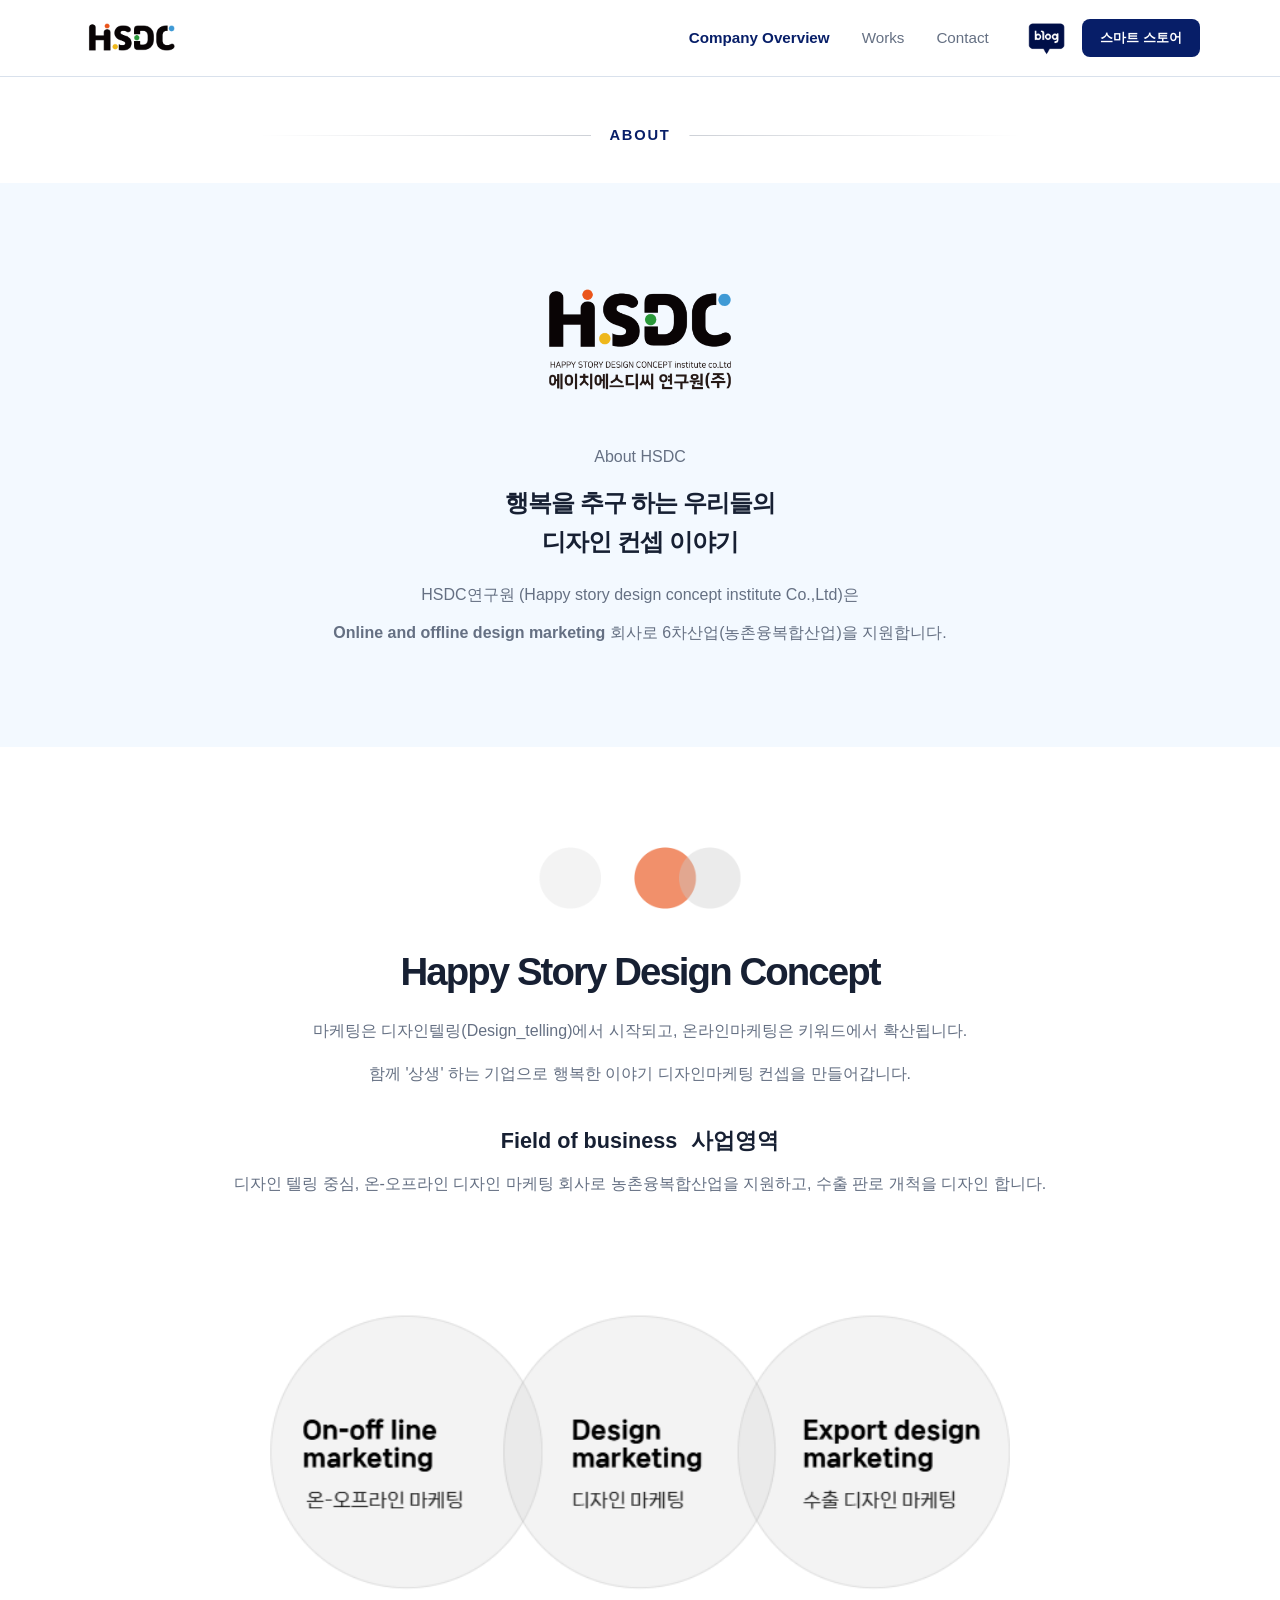
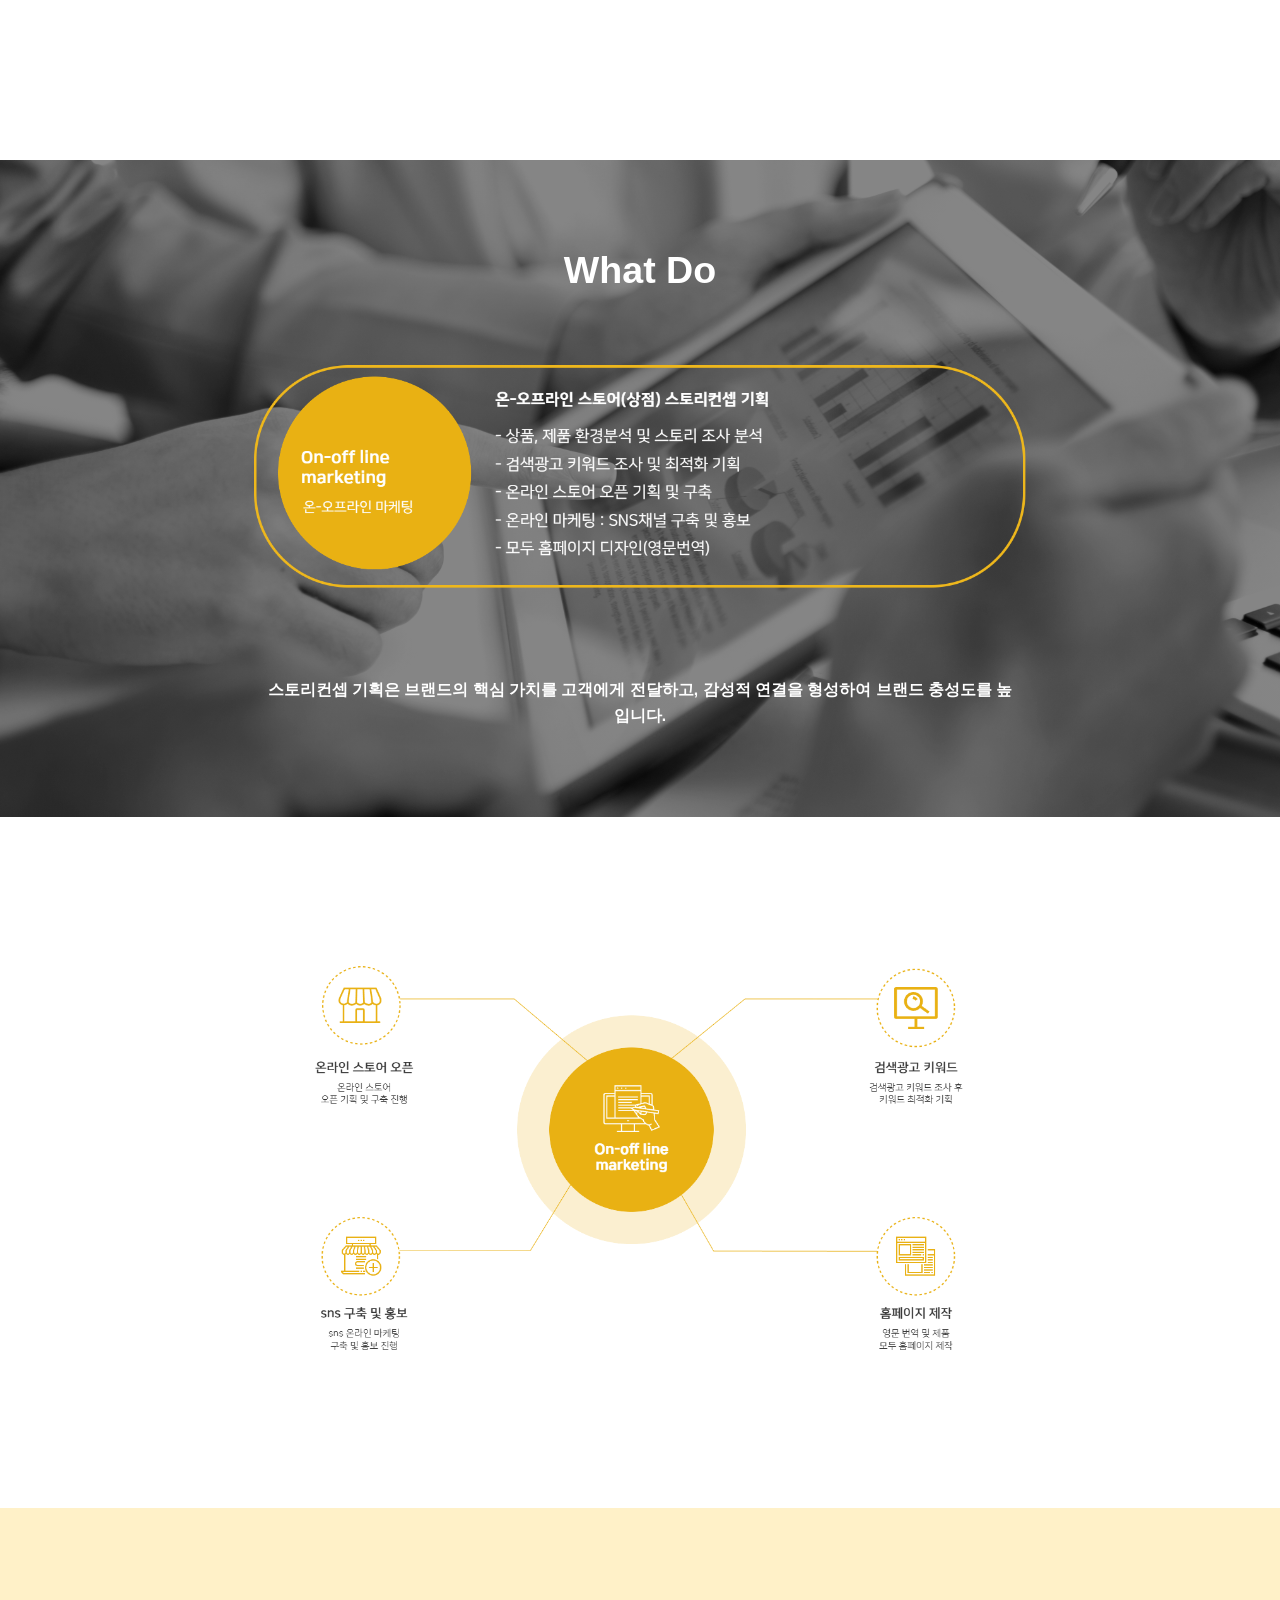
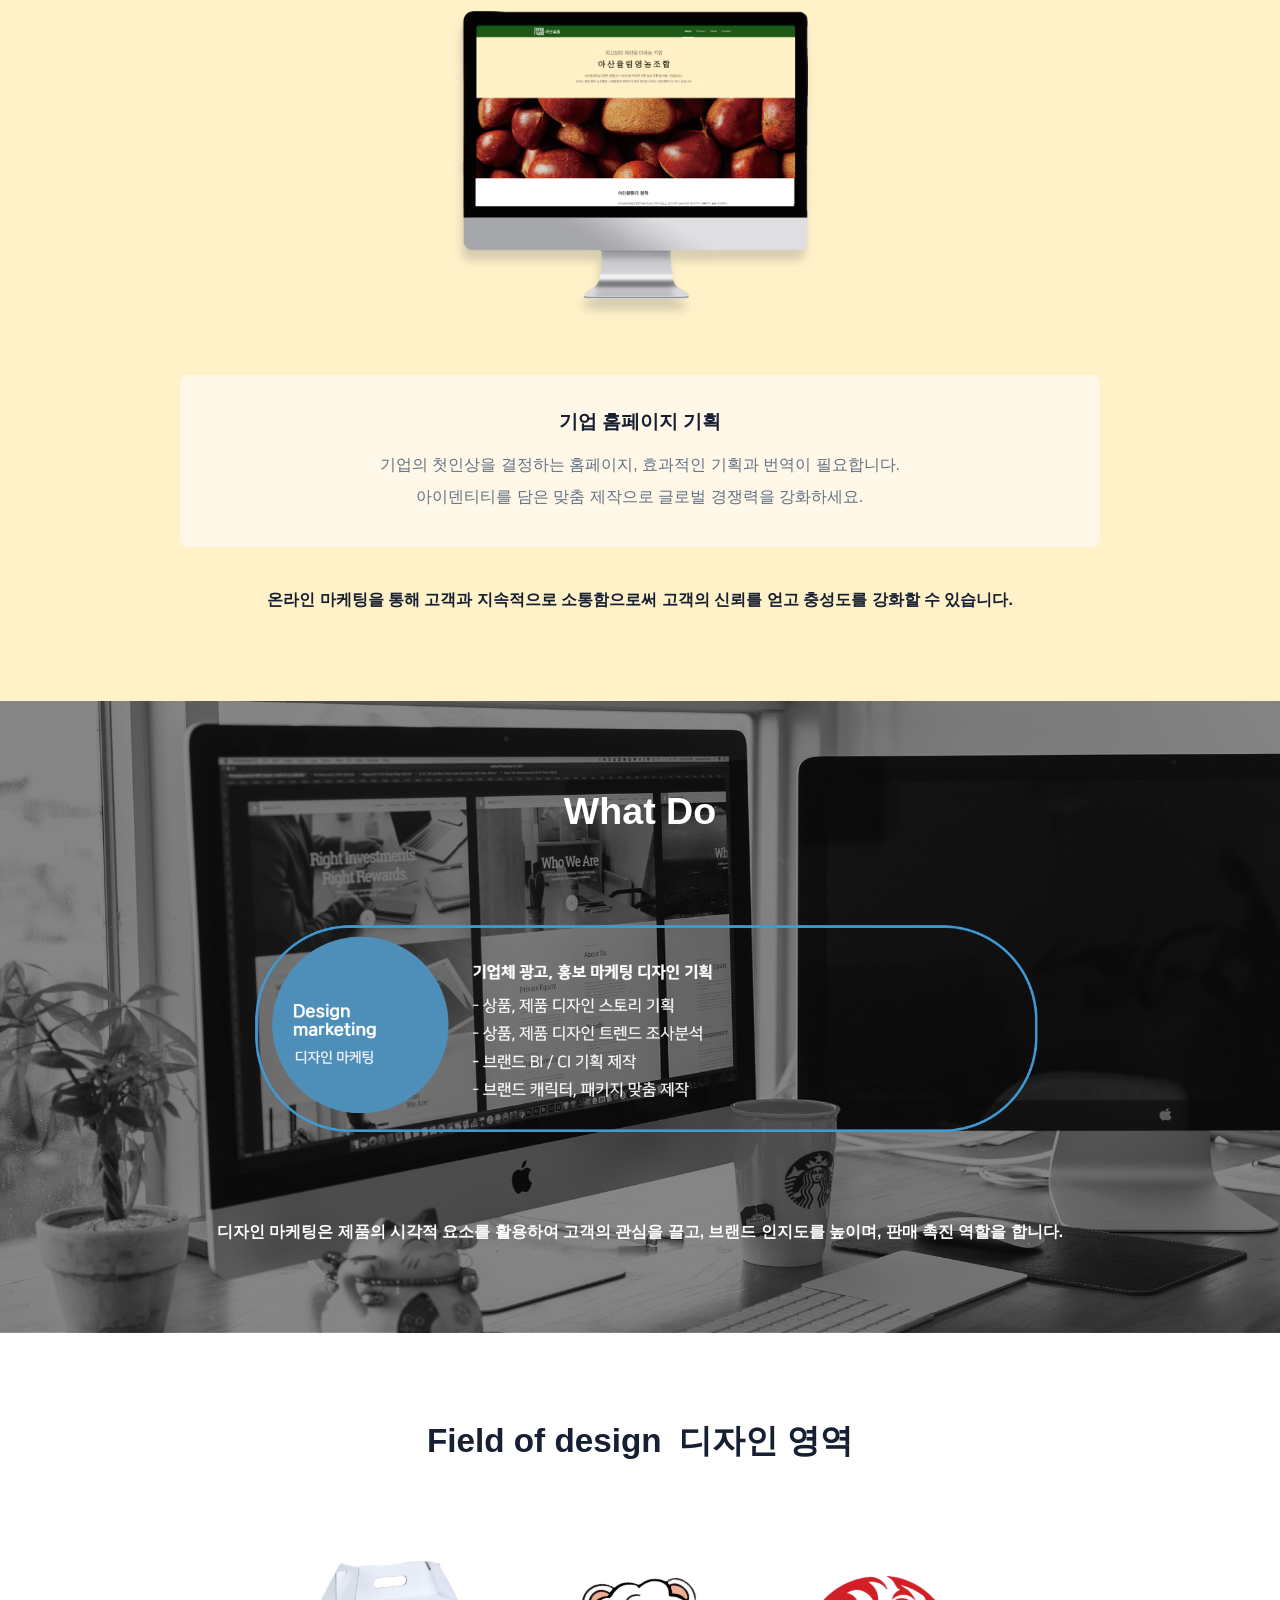
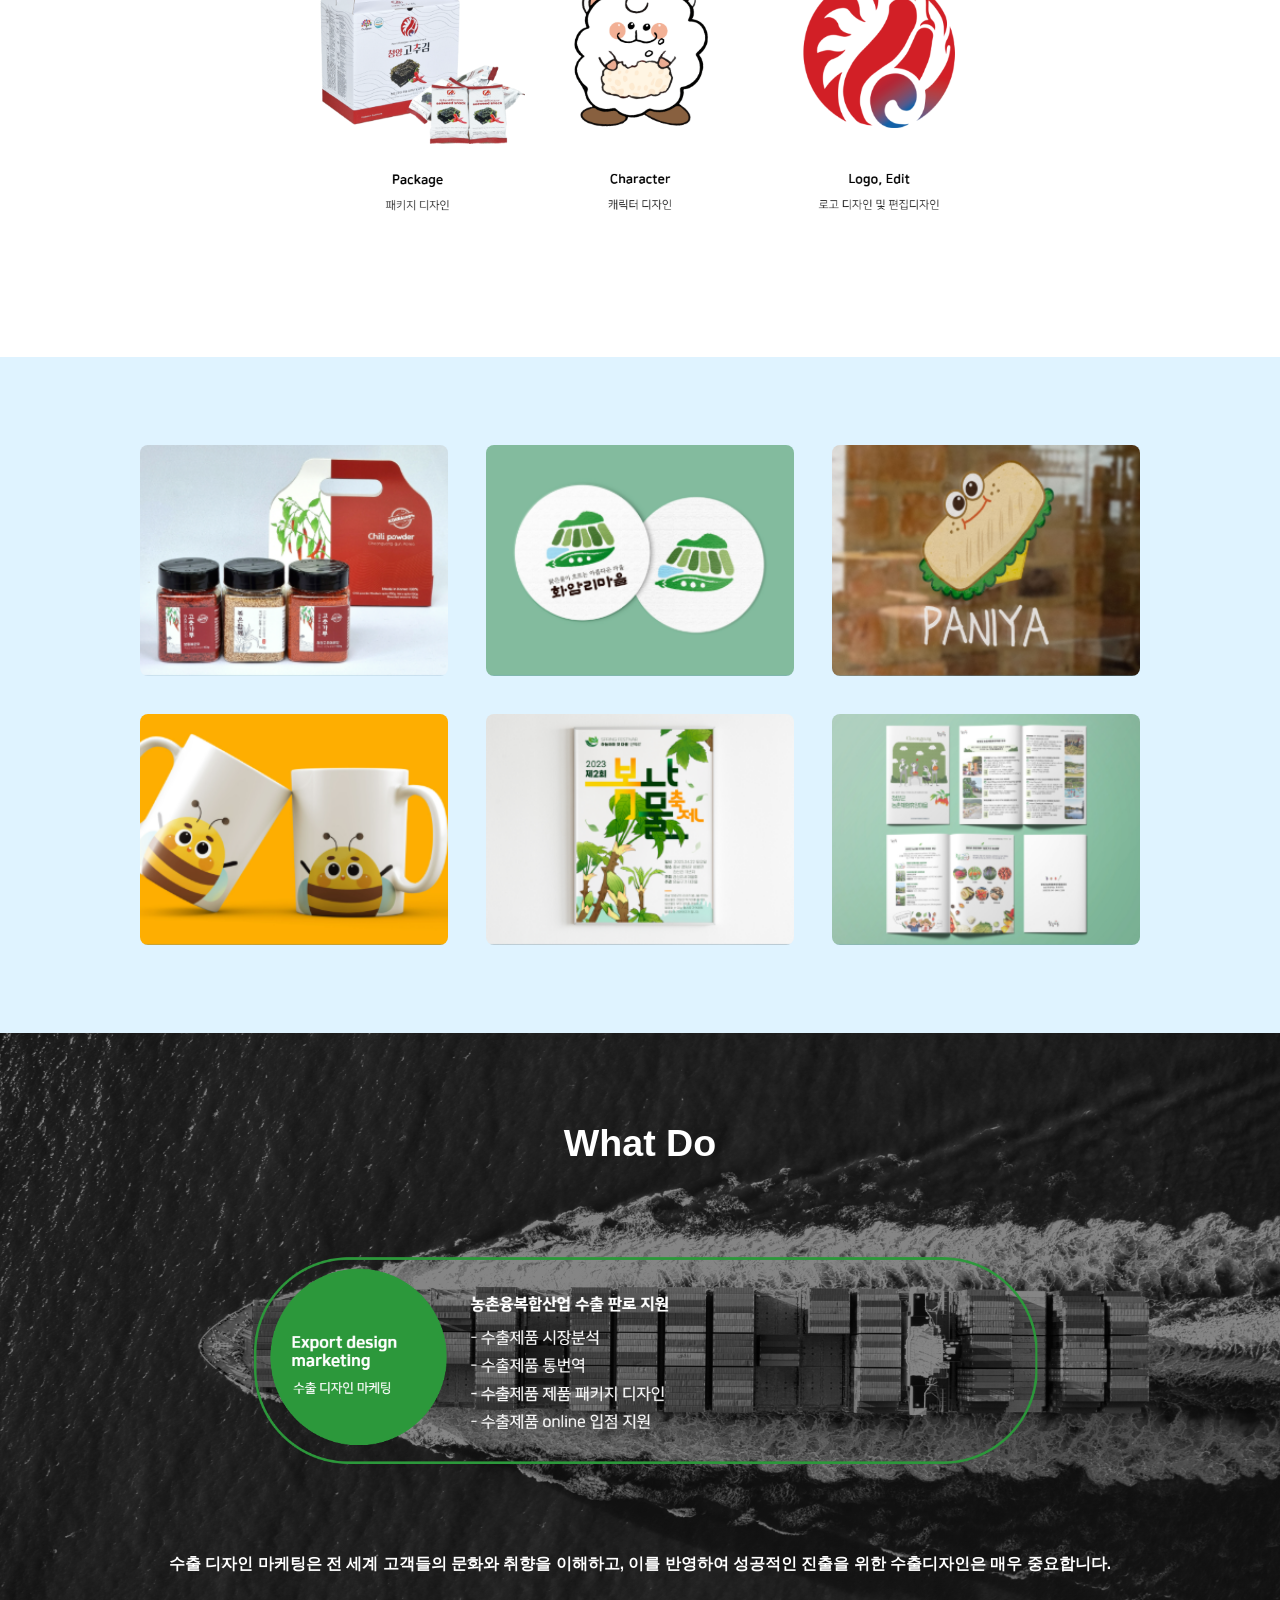
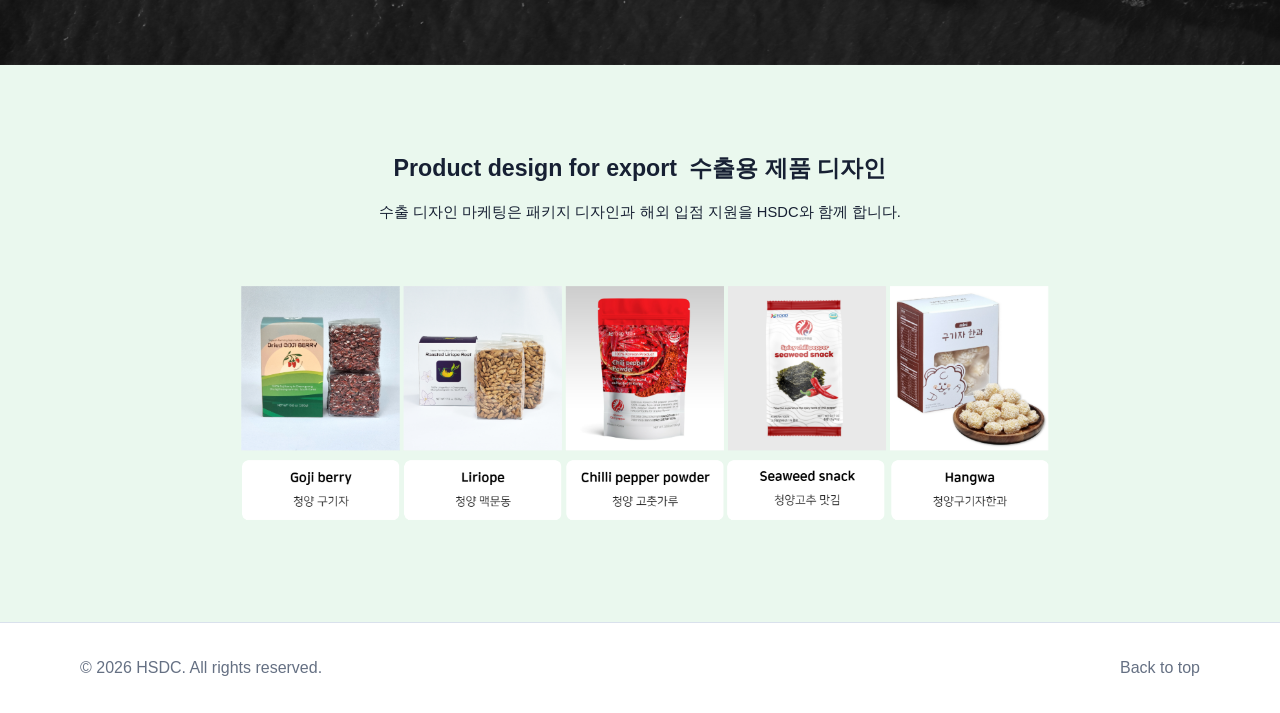
==== commit 94847ed2: "가즈아" ====
--- a/about/index.html
+++ b/about/index.html
@@ -7,45 +7,15 @@
   <title>Company Overview | HSDC</title>
   <meta name="description" content="HSDC 회사 소개 페이지입니다." />
 
-  <link rel="stylesheet" href="../css/style.css" />
+  <link rel="stylesheet" href="../css/base.css" />
+  <link rel="stylesheet" href="../css/layout.css" />
+  <link rel="stylesheet" href="../css/about.css" />
+  <link rel="stylesheet" href="../css/responsive.css" />
   <script src="../js/main.js" defer></script>
 </head>
 
 <body>
-  <header class="site-header">
-    <div class="container header-inner">
-      <a class="logo" href="../index.html" aria-label="HSDC home">
-        <img src="../images/HSDC.png" alt="HSDC" />
-      </a>
-
-      <nav class="site-nav" aria-label="Main navigation">
-        <div class="nav-links">
-          <a href="./">Company Overview</a>
-          <a href="../works/">Works</a>
-          <a href="../contact/">Contact</a>
-        </div>
-
-        <div class="nav-actions">
-          <a
-            class="nav-cta nav-blog"
-            href="https://blog.naver.com/prologue/PrologueList.naver?blogId=hsdc2023&parentCategoryNo=1"
-            target="_blank"
-            rel="noopener noreferrer"
-          >
-            <img src="../images/블로그로고.png" alt="Blog" />
-          </a>
-          <a
-            class="nav-cta"
-            href="https://외부쇼핑몰주소.com"
-            target="_blank"
-            rel="noopener noreferrer"
-          >
-            스마트 스토어
-          </a>
-        </div>
-      </nav>
-    </div>
-  </header>
+  <div data-site-header></div>
 
   <main>
     <div class="page-title-line">
@@ -55,7 +25,7 @@
     <section class="section about-page-intro">
       <div class="container about-page-intro-inner">
         <div class="about-logo-wrap">
-          <img class="about-logo" src="../images/로고.png" alt="HSDC 연구원 로고" />
+          <img class="about-logo" src="../images/로고.png" alt="HSDC 연구원 로고" loading="lazy" />
         </div>
 
         <div class="about-copy">
@@ -74,7 +44,7 @@
 
     <section class="section about-page-detail">
       <div class="container about-detail">
-        <img class="about-decoration" src="../images/장식1.png" alt="" />
+        <img class="about-decoration" src="../images/장식1.png" alt="" loading="lazy" />
 
         <h2 class="about-concept-title">
           <span class="letter-h">H</span>appy
@@ -98,14 +68,14 @@
           수출 판로 개척을 디자인 합니다.
         </p>
 
-        <img class="business-image" src="../images/사업영역.png" alt="HSDC 사업영역" />
+        <img class="business-image" src="../images/사업영역.png" alt="HSDC 사업영역" loading="lazy" />
       </div>
     </section>
 
     <section class="section about-whatdo-section">
       <div class="container about-whatdo-inner">
         <h2>What Do</h2>
-        <img src="../images/WHAT DO 1.png" alt="On-off line marketing" />
+        <img src="../images/WHAT DO 1.png" alt="On-off line marketing" loading="lazy" />
         <p>
           스토리컨셉 기획은 브랜드의 핵심 가치를 고객에게 전달하고, 감성적 연결을 형성하여 브랜드 충성도를 높입니다.
         </p>
@@ -114,13 +84,13 @@
 
     <section class="section about-whatdo-image-section">
       <div class="container">
-        <img src="../images/WHAT DO 4.png" alt="Design marketing" />
+        <img src="../images/WHAT DO 4.png" alt="Design marketing" loading="lazy" />
       </div>
     </section>
 
     <section class="section about-homepage-section">
       <div class="container about-homepage-inner">
-        <img src="../images/WHAT DO 8.png" alt="기업 홈페이지 예시" />
+        <img src="../images/WHAT DO 8.png" alt="기업 홈페이지 예시" loading="lazy" />
 
         <div class="about-homepage-copy">
           <h2>기업 홈페이지 기획</h2>
@@ -141,7 +111,7 @@
     <section class="section about-whatdo-section about-whatdo-design-section">
       <div class="container about-whatdo-inner">
         <h2>What Do</h2>
-        <img src="../images/WHAT DO 2.png" alt="Design marketing" />
+        <img src="../images/WHAT DO 2.png" alt="Design marketing" loading="lazy" />
         <p>
           디자인 마케팅은 제품의 시각적 요소를 활용하여 고객의 관심을 끌고, 브랜드 인지도를 높이며, 판매 촉진 역할을 합니다.
         </p>
@@ -151,19 +121,19 @@
     <section class="section about-design-field-section">
       <div class="container about-design-field-inner">
         <h2>Field of design <span>디자인 영역</span></h2>
-        <img src="../images/WHAT DO 5.png" alt="디자인 영역" />
+        <img src="../images/WHAT DO 5.png" alt="디자인 영역" loading="lazy" />
       </div>
     </section>
 
     <section class="section works-preview">
       <div class="container works-preview-inner">
         <div class="works-grid">
-          <img src="../images/작업1.png" alt="HSDC 작업 이미지 1" />
-          <img src="../images/작업2.png" alt="HSDC 작업 이미지 2" />
-          <img src="../images/작업3.png" alt="HSDC 작업 이미지 3" />
-          <img src="../images/작업4.png" alt="HSDC 작업 이미지 4" />
-          <img src="../images/작업5.png" alt="HSDC 작업 이미지 5" />
-          <img src="../images/작업6.png" alt="HSDC 작업 이미지 6" />
+          <img src="../images/작업1.png" alt="HSDC 작업 이미지 1" loading="lazy" />
+          <img src="../images/작업2.png" alt="HSDC 작업 이미지 2" loading="lazy" />
+          <img src="../images/작업3.png" alt="HSDC 작업 이미지 3" loading="lazy" />
+          <img src="../images/작업4.png" alt="HSDC 작업 이미지 4" loading="lazy" />
+          <img src="../images/작업5.png" alt="HSDC 작업 이미지 5" loading="lazy" />
+          <img src="../images/작업6.png" alt="HSDC 작업 이미지 6" loading="lazy" />
         </div>
       </div>
     </section>
@@ -171,7 +141,7 @@
     <section class="section about-whatdo-section about-whatdo-export-section">
       <div class="container about-whatdo-inner">
         <h2>What Do</h2>
-        <img src="../images/WHAT DO 3.png" alt="Export design marketing" />
+        <img src="../images/WHAT DO 3.png" alt="Export design marketing" loading="lazy" />
         <p>
           수출 디자인 마케팅은 전 세계 고객들의 문화와 취향을 이해하고, 이를 반영하여 성공적인 진출을 위한 수출디자인은 매우 중요합니다.
         </p>
@@ -187,16 +157,11 @@
           </p>
         </div>
 
-        <img src="../images/WHAT DO 6.png" alt="수출용 제품 디자인" />
+        <img src="../images/WHAT DO 6.png" alt="수출용 제품 디자인" loading="lazy" />
       </div>
     </section>
   </main>
 
-  <footer class="site-footer">
-    <div class="container footer-inner">
-      <p>&copy; 2026 HSDC. All rights reserved.</p>
-      <a href="../index.html">Back to top</a>
-    </div>
-  </footer>
+  <div data-site-footer></div>
 </body>
 </html>
--- a/css/base.css
+++ b/css/base.css
@@ -0,0 +1,163 @@
+:root {
+  --color-bg: #ffffff;
+  --color-bg-soft: #f5f7fb;
+  --color-page-bg: #f7f8fc;
+  --color-card-bg: #ffffff;
+  --color-text: #172033;
+  --color-copy: #4c5666;
+  --color-muted: #657083;
+  --color-border: #d9e1ec;
+  --color-card-border: #d1d7e2;
+  --color-divider: #dfe4ec;
+  --color-primary: #071e68;
+  --color-black: #000000;
+  --color-white: #ffffff;
+  --color-h: #e86324;
+  --color-s: #f4bc1a;
+  --color-d: #29993c;
+  --color-c: #449cd6;
+  --color-about-soft: #f3f9ff;
+  --color-works-soft: #dff3ff;
+  --color-export-soft: #eaf8ee;
+
+  --container-width: 1120px;
+  --button-radius: 8px;
+}
+
+* {
+  box-sizing: border-box;
+}
+
+html {
+  scroll-behavior: smooth;
+}
+
+body {
+  margin: 0;
+  color: var(--color-text);
+  background: var(--color-bg);
+  font-family: Arial, "Noto Sans KR", sans-serif;
+  line-height: 1.65;
+}
+
+img {
+  display: block;
+  max-width: 100%;
+}
+
+a {
+  color: inherit;
+  text-decoration: none;
+}
+
+p,
+h1,
+h2,
+h3 {
+  margin-top: 0;
+}
+
+.container {
+  width: min(100% - 32px, var(--container-width));
+  margin: 0 auto;
+}
+
+
+/* Common typography and sections */
+
+/* Sections */
+
+.section {
+  padding: 88px 0;
+}
+
+.intro-section {
+  border-top: 1px solid var(--color-border);
+}
+
+.about-content {
+  display: grid;
+  gap: 42px;
+}
+
+.about-intro {
+  display: grid;
+  grid-template-columns: 0.85fr 1.15fr;
+  align-items: center;
+  gap: 64px;
+}
+
+.about-logo-wrap {
+  display: flex;
+  justify-content: center;
+}
+
+.about-logo {
+  width: min(100%, 360px);
+  height: auto;
+}
+
+.about-copy p,
+.about-detail p {
+  color: var(--color-muted);
+}
+
+.about-copy p {
+  margin-bottom: 12px;
+}
+
+.about-divider {
+  width: min(100%, 760px);
+  height: 1px;
+  margin: 4px auto;
+  background: linear-gradient(
+    90deg,
+    rgba(217, 225, 236, 0),
+    rgba(217, 225, 236, 0.9) 22%,
+    rgba(101, 112, 131, 0.35) 50%,
+    rgba(217, 225, 236, 0.9) 78%,
+    rgba(217, 225, 236, 0)
+  );
+}
+
+.about-detail {
+  max-width: 900px;
+  margin: 0 auto;
+  text-align: center;
+}
+
+.about-decoration {
+  width: min(100%, 260px);
+  height: auto;
+  margin: 0 auto 28px;
+}
+
+.about-concept-title {
+  margin-bottom: 24px;
+}
+
+.about-detail .business-heading {
+  margin: 36px 0 12px;
+  color: var(--color-text);
+  font-size: 1.35rem;
+  font-weight: 900;
+  letter-spacing: 0;
+}
+
+.business-heading span {
+  margin-left: 8px;
+}
+
+.business-image {
+  width: min(100%, 760px);
+  height: auto;
+  margin: 36px auto 0;
+}
+
+
+h2 {
+  margin-bottom: 20px;
+  font-size: clamp(1.9rem, 3vw, 3rem);
+  line-height: 1.18;
+  letter-spacing: -0.05em;
+}
--- a/css/layout.css
+++ b/css/layout.css
@@ -0,0 +1,114 @@
+/* Header */
+
+.site-header {
+  position: sticky;
+  top: 0;
+  z-index: 50;
+  background: rgba(255, 255, 255, 0.92);
+  border-bottom: 1px solid var(--color-border);
+  backdrop-filter: blur(14px);
+}
+
+.header-inner {
+  min-height: 76px;
+  display: flex;
+  align-items: center;
+  justify-content: space-between;
+  gap: 24px;
+}
+
+.logo {
+  display: inline-flex;
+  align-items: center;
+  flex: 0 0 auto;
+}
+
+.logo img {
+  width: auto;
+  height: 42px;
+}
+
+.site-nav {
+  display: flex;
+  align-items: center;
+  gap: 32px;
+  font-size: 0.95rem;
+  color: var(--color-muted);
+}
+
+.nav-links,
+.nav-actions {
+  display: flex;
+  align-items: center;
+}
+
+.nav-links {
+  gap: 32px;
+}
+
+.nav-actions {
+  gap: 10px;
+}
+
+.site-nav a:hover {
+  color: var(--color-text);
+}
+
+.site-nav a.is-active {
+  color: var(--color-primary);
+  font-weight: 900;
+}
+
+.nav-cta,
+.feature-more-button {
+  display: inline-flex;
+  align-items: center;
+  justify-content: center;
+  min-width: 78px;
+  min-height: 38px;
+  padding: 0 18px;
+  border-radius: var(--button-radius);
+  font-size: 0.82rem;
+  font-weight: 900;
+}
+
+.nav-cta {
+  color: var(--color-white);
+  background: var(--color-primary);
+}
+
+.nav-blog {
+  min-width: 38px;
+  padding: 0;
+  background: transparent;
+}
+
+.nav-blog img {
+  width: auto;
+  height: 38px;
+}
+
+.nav-cta:hover {
+  color: var(--color-white);
+}
+
+
+/* Footer */
+
+.site-footer {
+  padding: 32px 0;
+  color: var(--color-muted);
+  border-top: 1px solid var(--color-border);
+}
+
+.footer-inner {
+  display: flex;
+  align-items: center;
+  justify-content: space-between;
+  gap: 16px;
+}
+
+.footer-inner p {
+  margin-bottom: 0;
+}
+
--- a/css/about.css
+++ b/css/about.css
@@ -0,0 +1,258 @@
+/* Sub pages */
+
+.page-title-line {
+  display: flex;
+  align-items: center;
+  justify-content: center;
+  gap: 18px;
+  width: min(100% - 32px, 760px);
+  margin: 46px auto 0;
+  color: var(--color-primary);
+  font-size: 0.92rem;
+  font-weight: 900;
+  letter-spacing: 0.12em;
+}
+
+.page-title-line::before,
+.page-title-line::after {
+  content: "";
+  flex: 1;
+  height: 1px;
+  background: linear-gradient(
+    90deg,
+    rgba(217, 225, 236, 0),
+    rgba(101, 112, 131, 0.32)
+  );
+}
+
+.page-title-line::after {
+  transform: scaleX(-1);
+}
+
+.about-page-intro {
+  margin-top: 36px;
+  background: var(--color-about-soft);
+}
+
+.about-page-intro-inner {
+  max-width: 900px;
+  text-align: center;
+}
+
+.about-page-intro .about-logo {
+  width: min(100%, 300px);
+  margin: 0 auto 34px;
+}
+
+.about-page-intro h1 {
+  max-width: none;
+  margin-right: auto;
+  margin-bottom: 20px;
+  margin-left: auto;
+  letter-spacing: -0.04em;
+}
+
+.about-page-detail {
+  background: var(--color-white);
+}
+
+.about-whatdo-section {
+  color: var(--color-white);
+  background-image:
+    linear-gradient(rgba(0, 0, 0, 0.48), rgba(0, 0, 0, 0.48)),
+    url("../images/배경1.png");
+  background-position: center;
+  background-repeat: no-repeat;
+  background-size: cover;
+}
+
+.about-whatdo-design-section {
+  background-image:
+    linear-gradient(rgba(0, 0, 0, 0.48), rgba(0, 0, 0, 0.48)),
+    url("../images/배경2.png");
+}
+
+.about-whatdo-export-section {
+  background-image:
+    linear-gradient(rgba(0, 0, 0, 0.48), rgba(0, 0, 0, 0.48)),
+    url("../images/배경3.png");
+  background-position: center;
+  background-repeat: no-repeat;
+  background-size: cover;
+}
+
+.about-whatdo-inner {
+  display: grid;
+  justify-items: center;
+  text-align: center;
+}
+
+.about-whatdo-inner h2 {
+  margin-bottom: 36px;
+  color: var(--color-white);
+  font-size: clamp(1.8rem, 3vw, 2.35rem);
+  letter-spacing: 0;
+}
+
+.about-whatdo-inner img {
+  width: min(100%, 820px);
+  height: auto;
+}
+
+.about-whatdo-inner p {
+  max-width: 760px;
+  margin: 34px auto 0;
+  color: var(--color-white);
+  font-size: 0.98rem;
+  font-weight: 700;
+}
+
+.about-whatdo-design-section .about-whatdo-inner p,
+.about-whatdo-export-section .about-whatdo-inner p {
+  max-width: 980px;
+}
+
+.about-whatdo-image-section {
+  background: var(--color-white);
+}
+
+.about-whatdo-image-section img {
+  width: min(100%, 820px);
+  height: auto;
+  margin: 0 auto;
+}
+
+.about-homepage-section {
+  background: #fff1c8;
+}
+
+.about-homepage-inner {
+  display: grid;
+  justify-items: center;
+  text-align: center;
+}
+
+.about-homepage-inner > img {
+  width: min(100%, 520px);
+  height: auto;
+  margin-bottom: 52px;
+}
+
+.about-homepage-copy {
+  width: min(100%, 920px);
+  padding: 36px 28px;
+  background: rgba(255, 250, 238, 0.86);
+  border-radius: 8px;
+}
+
+.about-homepage-copy h2 {
+  margin-bottom: 18px;
+  font-size: 1.2rem;
+  font-weight: 900;
+  letter-spacing: 0;
+}
+
+.about-homepage-copy p {
+  margin-bottom: 6px;
+  color: var(--color-muted);
+}
+
+.about-homepage-copy p:last-child {
+  margin-bottom: 0;
+}
+
+.about-homepage-note {
+  max-width: 860px;
+  margin: 40px auto 0;
+  color: var(--color-text);
+  font-size: 1rem;
+  font-weight: 900;
+}
+
+.about-design-field-section {
+  background: var(--color-white);
+}
+
+.about-design-field-inner {
+  text-align: center;
+}
+
+.about-design-field-inner h2 {
+  margin-bottom: 42px;
+  font-size: clamp(1.7rem, 2.6vw, 2.25rem);
+  font-weight: 900;
+  letter-spacing: 0;
+}
+
+.about-design-field-inner h2 span {
+  margin-left: 8px;
+}
+
+.about-design-field-inner img {
+  width: min(100%, 860px);
+  height: auto;
+  margin: 0 auto;
+}
+
+.about-product-export-section {
+  background: var(--color-export-soft);
+}
+
+.about-product-export-inner {
+  display: grid;
+  justify-items: center;
+  text-align: center;
+}
+
+.about-product-export-copy {
+  margin-bottom: 48px;
+}
+
+.about-product-export-copy h2 {
+  margin-bottom: 16px;
+  color: var(--color-text);
+  font-size: clamp(1.25rem, 2vw, 1.45rem);
+  font-weight: 900;
+  line-height: 1.35;
+  letter-spacing: 0;
+}
+
+.about-product-export-copy h2 span {
+  margin-left: 6px;
+}
+
+.about-product-export-copy p {
+  margin-bottom: 0;
+  color: var(--color-text);
+  font-size: 0.92rem;
+}
+
+.about-product-export-inner > img {
+  width: min(100%, 840px);
+  height: auto;
+}
+
+
+/* Works */
+
+.works-preview {
+  background: var(--color-works-soft);
+}
+
+.works-preview-inner {
+  width: min(100% - 32px, 1000px);
+}
+
+.works-grid {
+  display: grid;
+  grid-template-columns: repeat(3, minmax(0, 1fr));
+  gap: 38px;
+}
+
+.works-grid img {
+  width: 100%;
+  aspect-ratio: 4 / 3;
+  object-fit: cover;
+  border-radius: 8px;
+}
+
--- a/css/responsive.css
+++ b/css/responsive.css
@@ -0,0 +1,179 @@
+/* Responsive */
+
+@media (max-width: 860px) {
+  .header-inner {
+    min-height: auto;
+    flex-direction: column;
+    align-items: flex-start;
+    padding: 18px 0;
+  }
+
+  .site-nav {
+    width: 100%;
+    flex-wrap: wrap;
+    gap: 18px;
+  }
+
+  .nav-links,
+  .nav-actions {
+    flex-wrap: wrap;
+  }
+
+  .nav-links {
+    gap: 18px;
+  }
+
+  .nav-actions {
+    gap: 10px;
+  }
+
+  .hero {
+    min-height: 420px;
+    padding: 64px 0 30px;
+  }
+
+  .page-title-line {
+    gap: 12px;
+    margin-top: 34px;
+  }
+
+  .about-page-intro {
+    margin-top: 28px;
+  }
+
+  .about-whatdo-inner h2 {
+    margin-bottom: 28px;
+  }
+
+  .about-whatdo-inner p {
+    margin-top: 28px;
+    font-size: 0.92rem;
+  }
+
+  .about-homepage-inner > img {
+    margin-bottom: 36px;
+  }
+
+  .about-homepage-copy {
+    padding: 30px 20px;
+  }
+
+  .about-homepage-note {
+    margin-top: 32px;
+    font-size: 0.92rem;
+  }
+
+  .about-design-field-inner h2 {
+    margin-bottom: 32px;
+  }
+
+  .about-product-export-copy {
+    margin-bottom: 32px;
+  }
+
+  .about-product-export-copy h2 span {
+    display: block;
+    margin-left: 0;
+  }
+
+  .about-intro {
+    grid-template-columns: 1fr;
+    gap: 36px;
+  }
+
+  .about-content {
+    gap: 34px;
+  }
+
+  .about-divider {
+    width: min(100%, 520px);
+  }
+
+  .about-detail {
+    text-align: left;
+  }
+
+  .about-decoration,
+  .business-image {
+    margin-right: auto;
+    margin-left: auto;
+  }
+
+  .card-grid {
+    grid-template-columns: 1fr;
+  }
+
+  .works-preview-inner {
+    width: min(100% - 32px, 520px);
+  }
+
+  .works-grid {
+    grid-template-columns: 1fr;
+    gap: 22px;
+  }
+
+  .contact-heading {
+    margin-bottom: 42px;
+  }
+
+  .contact-card-grid {
+    grid-template-columns: 1fr;
+    gap: 18px;
+  }
+
+  .contact-card {
+    min-height: auto;
+    padding: 34px 24px;
+  }
+
+  .contact-address-detail {
+    padding-left: 0;
+  }
+
+  .works-heading {
+    margin-bottom: 34px;
+  }
+
+  .works-heading h1 span {
+    display: block;
+    margin-left: 0;
+  }
+
+  .works-service-grid {
+    grid-template-columns: 1fr;
+    gap: 18px;
+  }
+
+  .works-service-card {
+    min-height: auto;
+    padding: 34px 24px;
+  }
+
+  .works-content-block {
+    margin-top: 52px;
+    padding-top: 46px;
+  }
+
+  .works-block-heading {
+    margin-bottom: 34px;
+  }
+
+  .works-block-heading h2 span {
+    display: block;
+    margin-left: 0;
+  }
+
+  .works-product-grid {
+    grid-template-columns: 1fr;
+    gap: 14px;
+  }
+
+  .works-character-grid {
+    grid-template-columns: 1fr;
+  }
+
+  .footer-inner {
+    align-items: flex-start;
+    flex-direction: column;
+  }
+}
